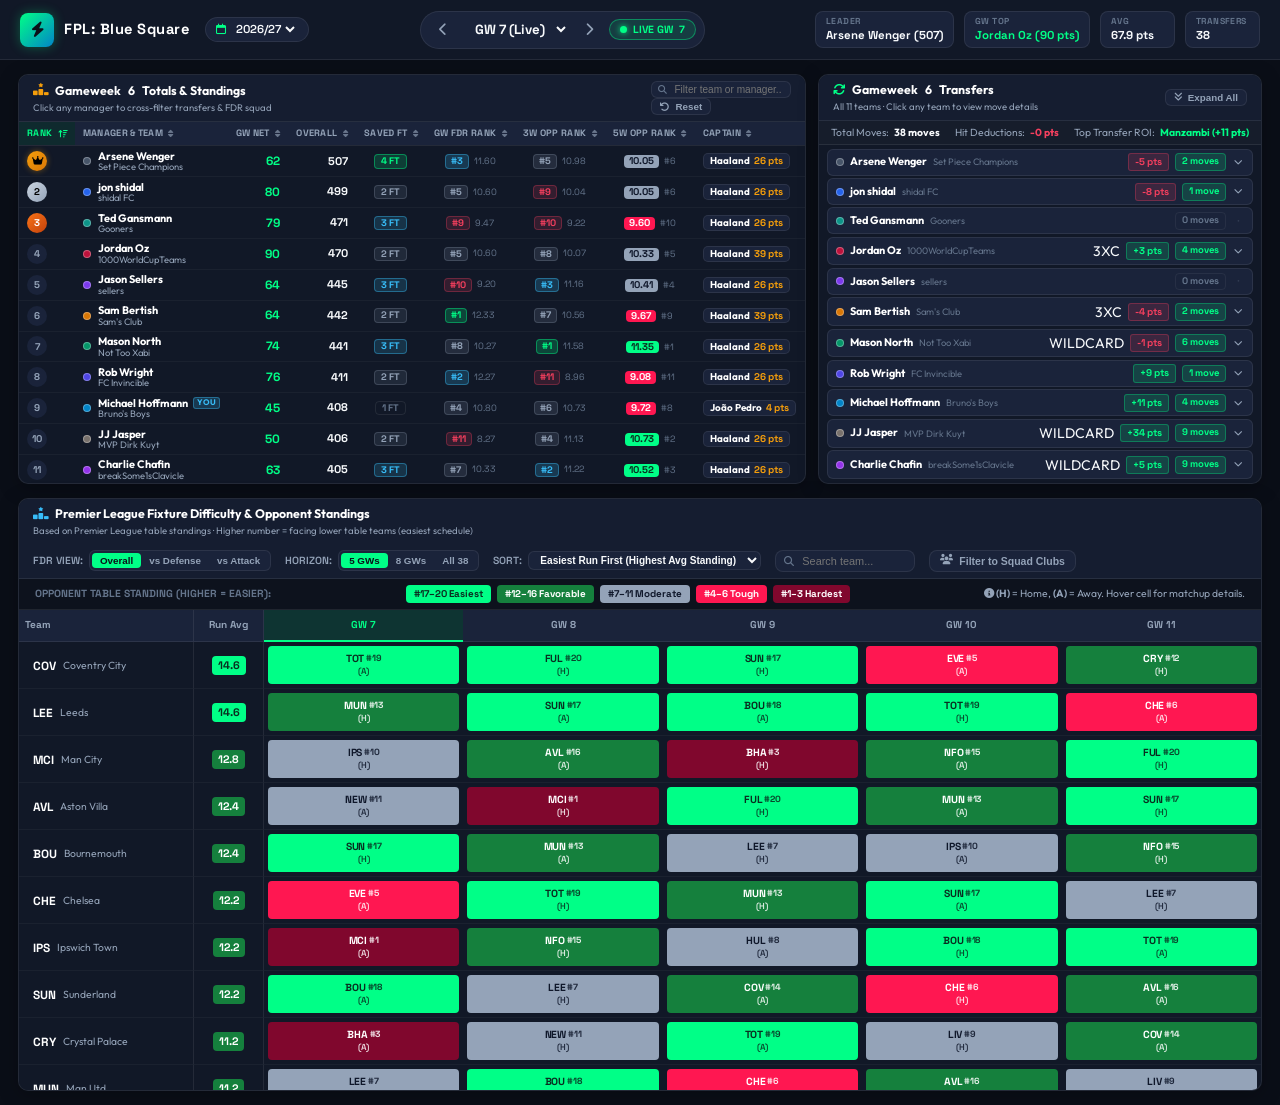
==== index.html @ 88decefd "Add Opponent Defensive and Attacking FDR filtering to bottom schedule grid" ====
<!DOCTYPE html>
<html lang="en">
<head>
  <meta charset="UTF-8">
  <meta name="viewport" content="width=device-width, initial-scale=1.0">
  <title>FPL: Blue Square</title>
  
  <!-- Modern Google Fonts -->
  <link rel="preconnect" href="https://fonts.googleapis.com">
  <link rel="preconnect" href="https://fonts.gstatic.com" crossorigin>
  <link href="https://fonts.googleapis.com/css2?family=Outfit:wght@400;500;600;700;800&family=Space+Grotesk:wght@500;600;700&display=swap" rel="stylesheet">
  
  <!-- FontAwesome Icons -->
  <link rel="stylesheet" href="https://cdnjs.cloudflare.com/ajax/libs/font-awesome/6.4.0/css/all.min.css">
  
  <!-- Custom Modern Stylesheet -->
  <link rel="stylesheet" href="style.css?v=20261021_sort_headers">
</head>
<body>

  <!-- Top App Bar -->
  <header class="top-nav">
    <div class="nav-left">
      <div class="brand">
        <div class="brand-icon">
          <i class="fa-solid fa-bolt"></i>
        </div>
        <div class="brand-text">
          <span class="brand-title">FPL: Blue Square</span>
        </div>
      </div>
      
      <div class="season-pill-wrapper">
        <label for="select-season"><i class="fa-regular fa-calendar"></i></label>
        <select id="select-season" class="select-pill" title="Select Season">
          <option value="2026_27" selected>2026/27</option>
          <option value="2025_26">2025/26</option>
        </select>
      </div>
    </div>

    <!-- Center: Gameweek Stepper Controls -->
    <div class="nav-center">
      <div class="gw-stepper">
        <button id="btn-prev-gw" class="stepper-btn" title="Previous Gameweek">
          <i class="fa-solid fa-chevron-left"></i>
        </button>
        
        <div class="gw-select-box">
          <select id="select-gw" class="select-gw-main" title="Select Gameweek"></select>
        </div>

        <button id="btn-next-gw" class="stepper-btn" title="Next Gameweek">
          <i class="fa-solid fa-chevron-right"></i>
        </button>

        <button id="btn-current-gw" class="btn-live-gw" title="Jump to Current Gameweek">
          <span class="live-dot"></span> LIVE GW <span id="lbl-current-gw-num">6</span>
        </button>
      </div>
    </div>

    <!-- Right: League Quick Metrics -->
    <div class="nav-right">
      <div class="league-stats-ribbon">
        <div class="stat-chip" title="League Leader Overall">
          <span class="stat-chip-lbl">LEADER</span>
          <span class="stat-chip-val" id="stat-leader-val">—</span>
        </div>
        <div class="stat-chip" title="Highest GW Scorer">
          <span class="stat-chip-lbl">GW TOP</span>
          <span class="stat-chip-val highlight" id="stat-gw-top-val">—</span>
        </div>
        <div class="stat-chip" title="Gameweek League Average">
          <span class="stat-chip-lbl">AVG</span>
          <span class="stat-chip-val" id="stat-gw-avg-val">—</span>
        </div>
        <div class="stat-chip" title="Total League Transfers in Gameweek">
          <span class="stat-chip-lbl">TRANSFERS</span>
          <span class="stat-chip-val" id="stat-gw-transfers-val">—</span>
        </div>
      </div>
    </div>
  </header>

  <!-- Filter / Active Manager Status Bar (appears when a manager is selected) -->
  <div id="selection-bar" class="selection-bar hidden">
    <div class="selection-info">
      <i class="fa-solid fa-crosshairs"></i>
      <span>Filtering on: <strong id="selected-manager-name">—</strong> (<span id="selected-team-name">—</span>)</span>
    </div>
    <div class="selection-actions">
      <span class="selection-tip"><i class="fa-solid fa-info-circle"></i> Transfers & FDR grid are synced to this manager</span>
      <button id="btn-clear-selection" class="btn-clear-mgr">
        <i class="fa-solid fa-xmark"></i> Show All League
      </button>
    </div>
  </div>

  <!-- Main Unified 1-View Dashboard Layout -->
  <main class="dashboard-viewport">

    <!-- Top Row: Gameweek Totals (Left) & Gameweek Transfers (Right) -->
    <div class="dashboard-top-row">
      
      <!-- PANEL 1: GAMEWEEK TOTALS & LEADERBOARD -->
      <section class="card-panel panel-totals">
        <div class="panel-header">
          <div class="panel-title-group">
            <h2 class="panel-title">
              <i class="fa-solid fa-ranking-star icon-gold"></i>
              Gameweek <span class="active-gw-num">6</span> Totals & Standings
            </h2>
            <span class="panel-subtitle">Click any manager to cross-filter transfers & FDR squad</span>
          </div>

          <div class="panel-actions">
            <div class="totals-search-wrap">
              <i class="fa-solid fa-magnifying-glass search-icon-xs"></i>
              <input type="text" id="input-totals-search" class="search-input-xs" placeholder="Filter team or manager...">
            </div>
            <button id="btn-reset-totals-sort" class="btn-toggle-compact" title="Reset table to default league rank order">
              <i class="fa-solid fa-arrow-rotate-left"></i> Reset
            </button>
          </div>
        </div>

        <div class="table-container" id="totals-table-wrapper">
          <table class="data-table" id="totals-table">
            <thead>
              <tr id="totals-table-head-row">
                <th class="col-rank sortable-th active-sort" data-metric="rank" title="Sort by League Rank">
                  Rank <span class="sort-icon"><i class="fa-solid fa-arrow-down-1-9"></i></span>
                </th>
                <th class="col-manager sortable-th" data-metric="manager" title="Sort alphabetically by Manager Name">
                  Manager & Team <span class="sort-icon"><i class="fa-solid fa-sort"></i></span>
                </th>
                <th class="col-gw-pts text-right sortable-th" data-metric="gw_net" title="Sort by Gameweek Net Score">
                  GW Net <span class="sort-icon"><i class="fa-solid fa-sort"></i></span>
                </th>
                <th class="col-overall text-right sortable-th" data-metric="overall" title="Sort by Total Overall Points">
                  Overall <span class="sort-icon"><i class="fa-solid fa-sort"></i></span>
                </th>
                <th class="col-ft text-center sortable-th" data-metric="saved_ft" title="Sort by Banked Free Transfers (max 5)">
                  Saved FT <span class="sort-icon"><i class="fa-solid fa-sort"></i></span>
                </th>
                <th class="col-fdr-gw text-center sortable-th" data-metric="fdr_gw" title="Sort by Selected Gameweek Average Opponent Premier League Standing (Higher is easiest matchup)">
                  GW FDR Rank <span class="sort-icon"><i class="fa-solid fa-sort"></i></span>
                </th>
                <th class="col-fdr-3w text-center sortable-th" data-metric="fdr_3w" title="Sort by Upcoming 3-Week Average Opponent Premier League Standing (Higher is easier schedule)">
                  3W Opp Rank <span class="sort-icon"><i class="fa-solid fa-sort"></i></span>
                </th>
                <th class="col-fdr-5w text-center sortable-th" data-metric="fdr_5w" title="Sort by Upcoming 5-Week Average Opponent Premier League Standing (Higher is easier schedule)">
                  5W Opp Rank <span class="sort-icon"><i class="fa-solid fa-sort"></i></span>
                </th>
                <th class="col-captain sortable-th" data-metric="captain" title="Sort by Captain Points Scored">
                  Captain <span class="sort-icon"><i class="fa-solid fa-sort"></i></span>
                </th>
                <th class="col-chip text-center sortable-th" data-metric="chip" title="Sort by Active Chips">
                  Chip <span class="sort-icon"><i class="fa-solid fa-sort"></i></span>
                </th>
                <th class="col-value text-right sortable-th" data-metric="value" title="Sort by Total Squad Value">
                  Squad Value <span class="sort-icon"><i class="fa-solid fa-sort"></i></span>
                </th>
              </tr>
            </thead>
            <tbody id="totals-table-body">
              <!-- Dynamically populated rows -->
            </tbody>
          </table>
        </div>
      </section>

      <!-- PANEL 2: GAMEWEEK TRANSFERS -->
      <section class="card-panel panel-transfers">
        <div class="panel-header">
          <div class="panel-title-group">
            <h2 class="panel-title">
              <i class="fa-solid fa-arrows-rotate icon-mint"></i>
              Gameweek <span class="active-gw-num">6</span> Transfers
            </h2>
            <span class="panel-subtitle" id="transfers-subtitle">All 11 teams · Click any team to view move details</span>
          </div>

          <div class="panel-actions">
            <button id="btn-toggle-all-transfers" class="btn-toggle-compact" title="Expand or collapse all transfer details">
              <i class="fa-solid fa-angles-down" id="icon-toggle-all-tx"></i>
              <span id="lbl-toggle-all-tx">Expand All</span>
            </button>
          </div>
        </div>

        <div class="transfers-summary-bar">
          <div class="summary-stat">
            <span class="lbl">Total Moves:</span>
            <strong id="transfers-total-moves">0</strong>
          </div>
          <div class="summary-stat">
            <span class="lbl">Hit Deductions:</span>
            <strong class="text-danger" id="transfers-total-hits">0 pts</strong>
          </div>
          <div class="summary-stat">
            <span class="lbl">Top Transfer ROI:</span>
            <strong class="text-success" id="transfers-best-move">—</strong>
          </div>
        </div>

        <div class="transfers-scroll-container" id="transfers-cards-container">
          <!-- Dynamically populated manager transfer cards -->
        </div>
      </section>

    </div>

    <!-- Bottom Row: Fixture Difficulty Rating (FDR) Grid -->
    <div class="dashboard-bottom-row">
      <section class="card-panel panel-fdr">
        <div class="panel-header fdr-header">
          <div class="panel-title-group">
            <h2 class="panel-title">
              <i class="fa-solid fa-ranking-star icon-blue"></i>
              Premier League Fixture Difficulty & Opponent Standings
            </h2>
            <span class="panel-subtitle">Based on Premier League table standings · Higher number = facing lower table teams (easiest schedule)</span>
          </div>

          <div class="fdr-toolbar">
            <!-- Metric Focus Mode: Overall / Opponent Defense / Opponent Attack -->
            <div class="toolbar-item">
              <span class="toolbar-label">FDR View:</span>
              <div class="toggle-group" id="fdr-metric-group">
                <button class="toggle-btn active" data-mode="overall" title="Overall Premier League table standing">Overall</button>
                <button class="toggle-btn" data-mode="defense" title="Opponent Defense Rank (Targets weak defenses for attackers)">vs Defense</button>
                <button class="toggle-btn" data-mode="attack" title="Opponent Attack Rank (Targets weak attacks for clean sheets)">vs Attack</button>
              </div>
            </div>

            <!-- Horizon Picker -->
            <div class="toolbar-item">
              <span class="toolbar-label">Horizon:</span>
              <div class="toggle-group" id="fdr-horizon-group">
                <button class="toggle-btn active" data-horizon="5">5 GWs</button>
                <button class="toggle-btn" data-horizon="8">8 GWs</button>
                <button class="toggle-btn" data-horizon="38">All 38</button>
              </div>
            </div>

            <!-- Sort By -->
            <div class="toolbar-item">
              <span class="toolbar-label">Sort:</span>
              <select id="select-fdr-sort" class="select-pill-sm">
                <option value="easiest">Easiest Run First (Highest Avg Standing)</option>
                <option value="hardest">Hardest Run First (Lowest Avg Standing)</option>
                <option value="alpha">Alphabetical (A-Z)</option>
              </select>
            </div>

            <!-- Search Filter -->
            <div class="toolbar-item search-wrap">
              <i class="fa-solid fa-magnifying-glass search-icon"></i>
              <input type="text" id="input-fdr-search" class="search-input" placeholder="Search team...">
            </div>

            <!-- Squad Filter Button -->
            <div class="toolbar-item">
              <button id="btn-fdr-squad-only" class="btn-toggle-squad" title="Filter to Premier League teams in selected manager's squad">
                <i class="fa-solid fa-users"></i>
                <span id="lbl-fdr-squad-btn">Filter to Squad Clubs</span>
              </button>
            </div>
          </div>
        </div>

        <!-- Opponent Standing Legend Bar -->
        <div class="fdr-legend-bar" id="fdr-legend-bar">
          <div class="legend-scale-title" id="fdr-legend-title">Opponent Table Standing (Higher = Easier):</div>
          <div class="legend-scale-items" id="fdr-legend-items">
            <span class="legend-chip fdr-2">#17–20 Easiest</span>
            <span class="legend-chip fdr-1">#12–16 Favorable</span>
            <span class="legend-chip fdr-3">#7–11 Moderate</span>
            <span class="legend-chip fdr-4">#4–6 Tough</span>
            <span class="legend-chip fdr-5">#1–3 Hardest</span>
          </div>
          <div class="legend-tip">
            <span><i class="fa-solid fa-circle-info"></i> <strong>(H)</strong> = Home, <strong>(A)</strong> = Away. Hover cell for matchup details.</span>
          </div>
        </div>

        <!-- FDR Grid Table -->
        <div class="fdr-matrix-container" id="fdr-matrix-wrapper">
          <table class="fdr-table" id="fdr-matrix-table">
            <thead>
              <tr id="fdr-table-head-row">
                <th class="col-fdr-team sticky-col">Team</th>
                <th class="col-fdr-avg sticky-col-2" title="Average difficulty score over the selected horizon">Run Avg</th>
                <!-- Dynamically generated GW column headers -->
              </tr>
            </thead>
            <tbody id="fdr-matrix-body">
              <!-- Dynamically populated team fixture rows -->
            </tbody>
          </table>
        </div>
      </section>
    </div>

  </main>

  <!-- Interactive Tooltip Overlay -->
  <div id="fdr-tooltip" class="floating-tooltip hidden"></div>

  <!-- Core Visualizer Application Script -->
  <script src="app.js?v=20261021_def_att_fdr"></script>
</body>
</html>
---- style.css ----
/* ==========================================================================
   FPL: BLUE SQUARE - UNIFIED 1-VIEW DASHBOARD STYLES
   ========================================================================== */

:root {
  --bg-body: #0a0e17;
  --bg-panel: #111827;
  --bg-panel-header: #151d30;
  --bg-surface: #1a233a;
  --bg-surface-hover: #222d4a;
  
  --border-subtle: rgba(255, 255, 255, 0.08);
  --border-active: #00ff87;
  --border-focus: #38bdf8;

  --accent-mint: #00ff87;
  --accent-purple: #8b5cf6;
  --accent-blue: #38bdf8;
  --accent-gold: #f59e0b;
  --accent-silver: #94a3b8;
  --accent-bronze: #d97706;
  --accent-red: #f43f5e;
  --accent-green: #10b981;

  --text-primary: #f8fafc;
  --text-secondary: #94a3b8;
  --text-muted: #64748b;

  --font-main: 'Outfit', -apple-system, BlinkMacSystemFont, 'Segoe UI', Roboto, sans-serif;
  --font-mono: 'Space Grotesk', -apple-system, monospace;

  /* Official FPL FDR Difficulty Colors */
  --fdr-1: #15803d;
  --fdr-1-text: #ffffff;
  --fdr-2: #00ff87;
  --fdr-2-text: #092e20;
  --fdr-3: #94a3b8;
  --fdr-3-text: #0f172a;
  --fdr-4: #ff1751;
  --fdr-4-text: #ffffff;
  --fdr-5: #80072d;
  --fdr-5-text: #ffffff;
}

/* Box Sizing & Reset */
*, *::before, *::after {
  box-sizing: border-box;
  margin: 0;
  padding: 0;
}

html, body {
  width: 100%;
  min-height: 100vh;
  background-color: var(--bg-body);
  color: var(--text-primary);
  font-family: var(--font-main);
  font-size: 14px;
  line-height: 1.45;
  -webkit-font-smoothing: antialiased;
  -moz-osx-font-smoothing: grayscale;
}

/* ==========================================================================
   TOP APP BAR / NAVIGATION
   ========================================================================== */

.top-nav {
  display: flex;
  align-items: center;
  justify-content: space-between;
  gap: 16px;
  height: 60px;
  padding: 0 20px;
  background: var(--bg-panel);
  border-bottom: 1px solid var(--border-subtle);
  position: sticky;
  top: 0;
  z-index: 100;
}

.nav-left {
  display: flex;
  align-items: center;
  gap: 16px;
}

.brand {
  display: flex;
  align-items: center;
  gap: 10px;
}

.brand-icon {
  width: 34px;
  height: 34px;
  border-radius: 8px;
  background: linear-gradient(135deg, var(--accent-mint) 0%, #0284c7 100%);
  display: flex;
  align-items: center;
  justify-content: center;
  color: #0b0f19;
  font-size: 1.1rem;
  box-shadow: 0 0 12px rgba(0, 255, 135, 0.3);
}

.brand-text {
  display: flex;
  flex-direction: column;
}

.brand-title {
  font-size: 1.05rem;
  font-weight: 800;
  letter-spacing: 0.5px;
  color: #ffffff;
  font-family: var(--font-mono);
}

.brand-subtitle {
  font-size: 0.72rem;
  color: var(--accent-mint);
  font-weight: 600;
  letter-spacing: 0.2px;
  text-transform: uppercase;
}

.season-pill-wrapper {
  display: flex;
  align-items: center;
  gap: 6px;
  background: var(--bg-surface);
  border: 1px solid var(--border-subtle);
  border-radius: 20px;
  padding: 3px 10px;
  color: var(--text-secondary);
}

.season-pill-wrapper label {
  font-size: 0.8rem;
  color: var(--accent-mint);
}

.select-pill {
  background: transparent;
  border: none;
  color: var(--text-primary);
  font-family: var(--font-mono);
  font-weight: 600;
  font-size: 0.82rem;
  cursor: pointer;
  outline: none;
}

.select-pill option {
  background: var(--bg-panel);
  color: var(--text-primary);
}

/* Center Gameweek Stepper */
.nav-center {
  display: flex;
  align-items: center;
  justify-content: center;
}

.gw-stepper {
  display: flex;
  align-items: center;
  gap: 6px;
  background: var(--bg-surface);
  border: 1px solid var(--border-subtle);
  border-radius: 24px;
  padding: 4px 8px;
}

.stepper-btn {
  background: transparent;
  border: none;
  width: 28px;
  height: 28px;
  border-radius: 50%;
  color: var(--text-secondary);
  display: flex;
  align-items: center;
  justify-content: center;
  cursor: pointer;
  transition: all 0.2s ease;
}

.stepper-btn:hover {
  background: rgba(255, 255, 255, 0.1);
  color: #ffffff;
}

.gw-select-box {
  position: relative;
}

.select-gw-main {
  background: transparent;
  border: none;
  color: var(--text-primary);
  font-family: var(--font-mono);
  font-weight: 700;
  font-size: 0.95rem;
  padding: 4px 8px;
  cursor: pointer;
  outline: none;
}

.select-gw-main option {
  background: var(--bg-panel);
  color: var(--text-primary);
}

.btn-live-gw {
  display: flex;
  align-items: center;
  gap: 6px;
  background: rgba(0, 255, 135, 0.12);
  border: 1px solid rgba(0, 255, 135, 0.4);
  color: var(--accent-mint);
  border-radius: 14px;
  padding: 3px 10px;
  font-family: var(--font-mono);
  font-size: 0.75rem;
  font-weight: 700;
  cursor: pointer;
  transition: all 0.2s ease;
}

.btn-live-gw:hover {
  background: rgba(0, 255, 135, 0.22);
}

.live-dot {
  width: 7px;
  height: 7px;
  border-radius: 50%;
  background: var(--accent-mint);
  box-shadow: 0 0 6px var(--accent-mint);
  animation: pulse-dot 2s infinite ease-in-out;
}

@keyframes pulse-dot {
  0%, 100% { opacity: 1; transform: scale(1); }
  50% { opacity: 0.4; transform: scale(0.85); }
}

/* Right Nav: Quick Stats Ribbon */
.nav-right {
  display: flex;
  align-items: center;
  gap: 12px;
}

.league-stats-ribbon {
  display: flex;
  align-items: center;
  gap: 10px;
}

.stat-chip {
  display: flex;
  flex-direction: column;
  background: var(--bg-surface);
  border: 1px solid var(--border-subtle);
  border-radius: 8px;
  padding: 3px 10px;
  min-width: 75px;
}

.stat-chip-lbl {
  font-size: 0.62rem;
  font-weight: 700;
  color: var(--text-muted);
  letter-spacing: 0.4px;
  font-family: var(--font-mono);
}

.stat-chip-val {
  font-size: 0.82rem;
  font-weight: 700;
  color: var(--text-primary);
  font-family: var(--font-mono);
  white-space: nowrap;
  overflow: hidden;
  text-overflow: ellipsis;
  max-width: 140px;
}

.stat-chip-val.highlight {
  color: var(--accent-mint);
}

/* ==========================================================================
   SELECTION BAR (CROSS-FILTER NOTIFICATION)
   ========================================================================== */

.selection-bar {
  display: flex;
  align-items: center;
  justify-content: space-between;
  padding: 8px 24px;
  background: linear-gradient(90deg, rgba(0, 255, 135, 0.15) 0%, rgba(56, 189, 248, 0.15) 100%);
  border-bottom: 1px solid rgba(0, 255, 135, 0.35);
  font-size: 0.85rem;
}

.selection-bar.hidden {
  display: none;
}

.selection-info {
  display: flex;
  align-items: center;
  gap: 8px;
  color: #ffffff;
}

.selection-info i {
  color: var(--accent-mint);
}

.selection-actions {
  display: flex;
  align-items: center;
  gap: 16px;
}

.selection-tip {
  font-size: 0.76rem;
  color: var(--text-secondary);
}

.btn-clear-mgr {
  background: rgba(255, 255, 255, 0.1);
  border: 1px solid rgba(255, 255, 255, 0.2);
  color: #ffffff;
  border-radius: 14px;
  padding: 3px 10px;
  font-size: 0.75rem;
  font-weight: 600;
  cursor: pointer;
  transition: all 0.2s ease;
}

.btn-clear-mgr:hover {
  background: rgba(255, 255, 255, 0.2);
  color: var(--accent-mint);
}

/* ==========================================================================
   MAIN DASHBOARD VIEWPORT (1-VIEW FIT)
   ========================================================================== */

.dashboard-viewport {
  padding: 14px 18px;
  display: flex;
  flex-direction: column;
  gap: 14px;
  max-width: 1750px;
  margin: 0 auto;
}

/* Top Row: Totals (Left) & Transfers (Right) */
.dashboard-top-row {
  display: grid;
  grid-template-columns: 1.28fr 0.72fr;
  gap: 12px;
  height: 410px;
}

/* Bottom Row: FDR Grid */
.dashboard-bottom-row {
  width: 100%;
}

/* Card Panel Base */
.card-panel {
  background: var(--bg-panel);
  border: 1px solid var(--border-subtle);
  border-radius: 10px;
  box-shadow: 0 4px 20px rgba(0, 0, 0, 0.25);
  display: flex;
  flex-direction: column;
  overflow: hidden;
}

.panel-header {
  display: flex;
  align-items: center;
  justify-content: space-between;
  padding: 6px 14px;
  background: var(--bg-panel-header);
  border-bottom: 1px solid var(--border-subtle);
  flex-shrink: 0;
}

.panel-title-group {
  display: flex;
  flex-direction: column;
}

.panel-title {
  font-size: 0.88rem;
  font-weight: 700;
  color: #ffffff;
  display: flex;
  align-items: center;
  gap: 7px;
}

.panel-subtitle {
  font-size: 0.68rem;
  color: var(--text-secondary);
  margin-top: 1px;
}

.icon-gold { color: var(--accent-gold); }
.icon-mint { color: var(--accent-mint); }
.icon-blue { color: var(--accent-blue); }

.toggle-group {
  display: flex;
  background: var(--bg-surface);
  border: 1px solid var(--border-subtle);
  border-radius: 6px;
  padding: 2px;
}

.toggle-btn {
  background: transparent;
  border: none;
  color: var(--text-secondary);
  font-size: 0.70rem;
  font-weight: 600;
  padding: 2px 8px;
  border-radius: 4px;
  cursor: pointer;
  transition: all 0.2s ease;
}

.toggle-btn.active {
  background: var(--accent-mint);
  color: #0b0f19;
  font-weight: 700;
}

.select-pill-sm {
  background: var(--bg-surface);
  border: 1px solid var(--border-subtle);
  border-radius: 6px;
  color: var(--text-primary);
  font-size: 0.72rem;
  font-weight: 600;
  padding: 2px 7px;
  outline: none;
  cursor: pointer;
}

.select-pill-sm option {
  background: var(--bg-panel);
  color: var(--text-primary);
}

/* ==========================================================================
   PANEL 1: GAMEWEEK TOTALS & STANDINGS TABLE (CONDENSED)
   ========================================================================== */

.panel-totals {
  height: 100%;
}

.table-container {
  flex: 1;
  overflow-y: auto;
  overflow-x: auto;
}

.data-table {
  width: 100%;
  border-collapse: collapse;
  font-size: 0.78rem;
  text-align: left;
}

.data-table thead th {
  background: var(--bg-surface);
  color: var(--text-secondary);
  font-family: var(--font-mono);
  font-size: 0.66rem;
  font-weight: 700;
  letter-spacing: 0.3px;
  text-transform: uppercase;
  padding: 5px 8px;
  border-bottom: 1px solid var(--border-subtle);
  position: sticky;
  top: 0;
  z-index: 10;
  white-space: nowrap;
}

/* Sortable Table Headers */
.data-table thead th.sortable-th {
  cursor: pointer;
  user-select: none;
  transition: all 0.15s ease;
}

.data-table thead th.sortable-th:hover {
  background-color: var(--bg-surface-hover);
  color: #ffffff;
}

.data-table thead th.sortable-th.active-sort {
  color: var(--accent-mint) !important;
  background-color: rgba(0, 255, 135, 0.08);
}

.sort-icon {
  margin-left: 3px;
  font-size: 0.60rem;
  opacity: 0.65;
  display: inline-block;
  vertical-align: middle;
}

.active-sort .sort-icon {
  opacity: 1;
  color: var(--accent-mint);
}

/* Totals Header Search Input */
.totals-search-wrap {
  position: relative;
  display: flex;
  align-items: center;
}

.search-icon-xs {
  position: absolute;
  left: 7px;
  font-size: 0.65rem;
  color: var(--text-muted);
  pointer-events: none;
}

.search-input-xs {
  background: var(--bg-surface);
  border: 1px solid var(--border-subtle);
  border-radius: 6px;
  color: var(--text-primary);
  font-size: 0.72rem;
  padding: 2px 8px 2px 22px;
  width: 140px;
  outline: none;
  transition: all 0.2s ease;
}

.search-input-xs:focus {
  border-color: var(--accent-mint);
  width: 170px;
}

.data-table tbody tr {
  border-bottom: 1px solid rgba(255, 255, 255, 0.04);
  cursor: pointer;
  transition: background-color 0.15s ease;
}

.data-table tbody tr:hover {
  background-color: var(--bg-surface-hover);
}

.data-table tbody tr.selected-row {
  background-color: rgba(0, 255, 135, 0.12) !important;
  border-left: 3px solid var(--accent-mint);
}

.data-table tbody td {
  padding: 3.5px 8px;
  white-space: nowrap;
  vertical-align: middle;
  line-height: 1.2;
}

.text-right { text-align: right; }
.text-center { text-align: center; }

/* Rank Badges */
.rank-badge {
  display: inline-flex;
  align-items: center;
  justify-content: center;
  width: 20px;
  height: 20px;
  border-radius: 50%;
  font-family: var(--font-mono);
  font-size: 0.70rem;
  font-weight: 800;
  background: var(--bg-surface);
  color: var(--text-secondary);
}

.rank-badge.rank-1 {
  background: linear-gradient(135deg, #f59e0b 0%, #d97706 100%);
  color: #000000;
  box-shadow: 0 0 6px rgba(245, 158, 11, 0.4);
}

.rank-badge.rank-2 {
  background: linear-gradient(135deg, #cbd5e1 0%, #94a3b8 100%);
  color: #000000;
}

.rank-badge.rank-3 {
  background: linear-gradient(135deg, #f97316 0%, #c2410c 100%);
  color: #ffffff;
}

/* Manager Cell */
.mgr-cell {
  display: flex;
  align-items: center;
  gap: 7px;
}

.mgr-color-dot {
  width: 8px;
  height: 8px;
  border-radius: 50%;
  flex-shrink: 0;
  border: 1px solid rgba(255, 255, 255, 0.3);
}

.mgr-details {
  display: flex;
  flex-direction: column;
}

.mgr-name {
  font-weight: 700;
  color: #ffffff;
  display: flex;
  align-items: center;
  gap: 5px;
  font-size: 0.78rem;
  line-height: 1.15;
}

.mgr-team {
  font-size: 0.67rem;
  color: var(--text-secondary);
  line-height: 1.1;
}

.badge-you {
  font-size: 0.58rem;
  font-weight: 700;
  background: rgba(56, 189, 248, 0.2);
  color: var(--accent-blue);
  border: 1px solid rgba(56, 189, 248, 0.4);
  border-radius: 3px;
  padding: 0 3px;
}

/* Score numbers */
.num-bold {
  font-family: var(--font-mono);
  font-weight: 700;
  font-size: 0.80rem;
}

.num-highlight {
  color: var(--accent-mint);
  font-size: 0.86rem;
}

.num-muted {
  color: var(--text-muted);
}

.hit-badge {
  display: inline-block;
  padding: 0 4px;
  border-radius: 3px;
  font-family: var(--font-mono);
  font-size: 0.68rem;
  font-weight: 700;
  background: rgba(244, 63, 94, 0.15);
  color: var(--accent-red);
  border: 1px solid rgba(244, 63, 94, 0.3);
}

.hit-badge.hit-none {
  background: transparent;
  border: none;
  color: var(--text-muted);
}

/* Captain cell */
.captain-tag {
  display: inline-flex;
  align-items: center;
  gap: 4px;
  background: var(--bg-surface);
  border: 1px solid var(--border-subtle);
  border-radius: 5px;
  padding: 1px 6px;
  font-size: 0.70rem;
}

.captain-tag strong {
  color: #ffffff;
}

.captain-tag .c-pts {
  color: var(--accent-gold);
  font-family: var(--font-mono);
  font-weight: 700;
}

/* FDR Manager Metrics in Totals Table */
.col-fdr-gw, .col-fdr-3w, .col-fdr-5w {
  white-space: nowrap;
}

.fdr-mgr-cell {
  display: inline-flex;
  align-items: center;
  justify-content: center;
  gap: 5px;
  font-family: var(--font-mono);
}

.fdr-rank-badge {
  font-size: 0.68rem;
  font-weight: 800;
  padding: 1px 5px;
  border-radius: 4px;
  display: inline-block;
  line-height: 1.1;
}

.fdr-rank-badge.rank-top {
  background: rgba(0, 255, 135, 0.2);
  color: var(--accent-mint);
  border: 1px solid rgba(0, 255, 135, 0.4);
}

.fdr-rank-badge.rank-good {
  background: rgba(56, 189, 248, 0.2);
  color: var(--accent-blue);
  border: 1px solid rgba(56, 189, 248, 0.4);
}

.fdr-rank-badge.rank-mid {
  background: rgba(148, 163, 184, 0.15);
  color: var(--text-secondary);
  border: 1px solid rgba(148, 163, 184, 0.25);
}

.fdr-rank-badge.rank-tough {
  background: rgba(244, 63, 94, 0.15);
  color: var(--accent-red);
  border: 1px solid rgba(244, 63, 94, 0.3);
}

.fdr-score-pill {
  font-size: 0.70rem;
  font-weight: 700;
  padding: 1px 5px;
  border-radius: 4px;
  line-height: 1.1;
}

.fdr-score-pill.fdr-easy {
  background: var(--fdr-2);
  color: var(--fdr-2-text);
}

.fdr-score-pill.fdr-med {
  background: var(--fdr-3);
  color: var(--fdr-3-text);
}

.fdr-score-pill.fdr-hard {
  background: var(--fdr-4);
  color: var(--fdr-4-text);
}

.fdr-sub-num {
  font-size: 0.65rem;
  color: var(--text-muted);
}

/* Stacked Free Transfers Badges */
.col-ft {
  white-space: nowrap;
}

.ft-stacked-badge {
  display: inline-flex;
  align-items: center;
  justify-content: center;
  font-family: var(--font-mono);
  font-size: 0.68rem;
  font-weight: 800;
  padding: 1px 6px;
  border-radius: 4px;
  line-height: 1.1;
}

.ft-stacked-badge.ft-max {
  background: linear-gradient(135deg, rgba(0, 255, 135, 0.25) 0%, rgba(56, 189, 248, 0.25) 100%);
  color: var(--accent-mint);
  border: 1px solid var(--accent-mint);
  box-shadow: 0 0 6px rgba(0, 255, 135, 0.3);
}

.ft-stacked-badge.ft-high {
  background: rgba(0, 255, 135, 0.16);
  color: var(--accent-mint);
  border: 1px solid rgba(0, 255, 135, 0.4);
}

.ft-stacked-badge.ft-med {
  background: rgba(56, 189, 248, 0.16);
  color: var(--accent-blue);
  border: 1px solid rgba(56, 189, 248, 0.4);
}

.ft-stacked-badge.ft-low {
  background: rgba(148, 163, 184, 0.12);
  color: var(--text-secondary);
  border: 1px solid rgba(148, 163, 184, 0.25);
}

.ft-stacked-badge.ft-min {
  background: transparent;
  color: var(--text-muted);
  border: 1px solid rgba(255, 255, 255, 0.08);
}

/* Chip Badges */
.chip-pill {
  display: inline-block;
  padding: 1px 5px;
  border-radius: 3px;
  font-size: 0.66rem;
  font-family: var(--font-mono);
  font-weight: 800;
  text-transform: uppercase;
}

.chip-wildcard {
  background: rgba(139, 92, 246, 0.2);
  color: #c084fc;
  border: 1px solid rgba(139, 92, 246, 0.4);
}

.chip-freehit {
  background: rgba(245, 158, 11, 0.2);
  color: #fbbf24;
  border: 1px solid rgba(245, 158, 11, 0.4);
}

.chip-bboost {
  background: rgba(56, 189, 248, 0.2);
  color: #38bdf8;
  border: 1px solid rgba(56, 189, 248, 0.4);
}

.chip-3xc {
  background: rgba(244, 63, 94, 0.2);
  color: #fb7185;
  border: 1px solid rgba(244, 63, 94, 0.4);
}

.chip-none {
  color: var(--text-muted);
}

/* ==========================================================================
   PANEL 2: GAMEWEEK TRANSFERS (COMPACT ACCORDION FOR ALL 11 TEAMS)
   ========================================================================== */

.panel-transfers {
  height: 100%;
}

.btn-toggle-compact {
  background: var(--bg-surface);
  border: 1px solid var(--border-subtle);
  border-radius: 6px;
  color: var(--text-secondary);
  font-size: 0.70rem;
  font-weight: 600;
  padding: 2px 8px;
  cursor: pointer;
  display: flex;
  align-items: center;
  gap: 5px;
  transition: all 0.2s ease;
}

.btn-toggle-compact:hover {
  background: var(--bg-surface-hover);
  color: #ffffff;
}

.transfers-summary-bar {
  display: flex;
  align-items: center;
  justify-content: space-between;
  padding: 4px 12px;
  background: rgba(255, 255, 255, 0.02);
  border-bottom: 1px solid var(--border-subtle);
  font-size: 0.74rem;
  flex-shrink: 0;
}

.summary-stat {
  display: flex;
  align-items: center;
  gap: 5px;
}

.summary-stat .lbl {
  color: var(--text-secondary);
}

.text-danger { color: var(--accent-red); }
.text-success { color: var(--accent-mint); }

.transfers-scroll-container {
  flex: 1;
  overflow-y: auto;
  padding: 4px 8px;
  display: flex;
  flex-direction: column;
  gap: 2.5px;
}

/* Manager Transfer Accordion Item */
.tx-team-accordion {
  background: var(--bg-surface);
  border: 1px solid var(--border-subtle);
  border-radius: 6px;
  overflow: hidden;
  transition: background-color 0.15s ease, border-color 0.15s ease;
}

.tx-team-accordion:hover {
  background: var(--bg-surface-hover);
}

.tx-team-accordion.selected-tx-team {
  border-color: var(--accent-mint);
  background: rgba(0, 255, 135, 0.08);
}

.tx-team-header {
  display: flex;
  align-items: center;
  justify-content: space-between;
  padding: 3.5px 8px;
  cursor: pointer;
  user-select: none;
  min-height: 25px;
}

.tx-team-title {
  display: flex;
  align-items: center;
  gap: 6px;
  min-width: 0;
}

.tx-team-name {
  font-weight: 700;
  color: #ffffff;
  font-size: 0.78rem;
  white-space: nowrap;
}

.tx-team-sub {
  font-size: 0.67rem;
  color: var(--text-muted);
  white-space: nowrap;
  overflow: hidden;
  text-overflow: ellipsis;
  max-width: 120px;
}

.tx-team-right {
  display: flex;
  align-items: center;
  gap: 6px;
  flex-shrink: 0;
}

.tx-count-pill {
  font-family: var(--font-mono);
  font-size: 0.68rem;
  font-weight: 700;
  padding: 1px 6px;
  border-radius: 4px;
}

.tx-count-pill.zero-moves {
  background: transparent;
  color: var(--text-muted);
  border: 1px solid rgba(255, 255, 255, 0.06);
}

.tx-count-pill.active-moves {
  background: rgba(0, 255, 135, 0.15);
  color: var(--accent-mint);
  border: 1px solid rgba(0, 255, 135, 0.3);
}

.tx-chevron {
  font-size: 0.62rem;
  color: var(--text-secondary);
  transition: transform 0.2s ease;
  width: 12px;
  text-align: center;
}

.tx-chevron.chevron-disabled {
  opacity: 0.2;
}

.tx-team-accordion.expanded .tx-chevron {
  transform: rotate(180deg);
  color: var(--accent-mint);
}

.tx-team-details {
  display: none;
  padding: 5px 8px 6px 8px;
  background: rgba(0, 0, 0, 0.25);
  border-top: 1px solid rgba(255, 255, 255, 0.04);
  flex-direction: column;
  gap: 4px;
}

.tx-team-accordion.expanded .tx-team-details {
  display: flex;
}

/* Transfer Pair Row */
.tx-pair-row {
  display: flex;
  align-items: center;
  justify-content: space-between;
  background: rgba(0, 0, 0, 0.2);
  border: 1px solid rgba(255, 255, 255, 0.04);
  border-radius: 5px;
  padding: 3.5px 7px;
  font-size: 0.74rem;
  gap: 6px;
}

.tx-player-box {
  display: flex;
  align-items: center;
  gap: 6px;
  flex: 1;
  min-width: 0;
}

.tx-dir-badge {
  font-size: 0.60rem;
  font-weight: 800;
  font-family: var(--font-mono);
  padding: 1px 4px;
  border-radius: 3px;
  letter-spacing: 0.3px;
}

.tx-out .tx-dir-badge {
  background: rgba(244, 63, 94, 0.2);
  color: var(--accent-red);
  border: 1px solid rgba(244, 63, 94, 0.4);
}

.tx-in .tx-dir-badge {
  background: rgba(0, 255, 135, 0.2);
  color: var(--accent-mint);
  border: 1px solid rgba(0, 255, 135, 0.4);
}

.tx-player-info {
  display: flex;
  flex-direction: column;
  min-width: 0;
}

.tx-pname {
  font-weight: 700;
  color: #ffffff;
  white-space: nowrap;
  overflow: hidden;
  text-overflow: ellipsis;
  font-size: 0.75rem;
}

.tx-pmeta {
  font-size: 0.65rem;
  color: var(--text-secondary);
  font-family: var(--font-mono);
}

.tx-pts-tag {
  margin-left: auto;
  font-family: var(--font-mono);
  font-size: 0.68rem;
  font-weight: 700;
  padding: 1px 4px;
  border-radius: 3px;
  background: var(--bg-surface);
  color: var(--text-primary);
  flex-shrink: 0;
}

.tx-arrow-icon {
  color: var(--text-muted);
  font-size: 0.70rem;
  flex-shrink: 0;
}

.tx-delta-badge {
  padding: 1px 6px;
  border-radius: 3px;
  font-family: var(--font-mono);
  font-weight: 800;
  font-size: 0.70rem;
  flex-shrink: 0;
}

.tx-delta-positive {
  background: rgba(0, 255, 135, 0.15);
  color: var(--accent-mint);
  border: 1px solid rgba(0, 255, 135, 0.3);
}

.tx-delta-negative {
  background: rgba(244, 63, 94, 0.15);
  color: var(--accent-red);
  border: 1px solid rgba(244, 63, 94, 0.3);
}

.tx-delta-neutral {
  background: rgba(255, 255, 255, 0.05);
  color: var(--text-secondary);
}

/* Empty Transfers */
.empty-transfers-state {
  display: flex;
  flex-direction: column;
  align-items: center;
  justify-content: center;
  padding: 30px 10px;
  color: var(--text-secondary);
  text-align: center;
  gap: 8px;
}

.empty-transfers-state i {
  font-size: 2rem;
  color: var(--text-muted);
}

/* ==========================================================================
   PANEL 3: FIXTURE DIFFICULTY RATING (FDR) GRID
   ========================================================================== */

.panel-fdr {
  min-height: 380px;
}

.fdr-header {
  flex-wrap: wrap;
  gap: 12px;
}

.fdr-toolbar {
  display: flex;
  align-items: center;
  flex-wrap: wrap;
  gap: 14px;
}

.toolbar-item {
  display: flex;
  align-items: center;
  gap: 6px;
}

.toolbar-label {
  font-size: 0.74rem;
  font-weight: 600;
  color: var(--text-secondary);
  text-transform: uppercase;
  font-family: var(--font-mono);
}

.search-wrap {
  position: relative;
}

.search-icon {
  position: absolute;
  left: 9px;
  top: 50%;
  transform: translateY(-50%);
  color: var(--text-muted);
  font-size: 0.72rem;
  pointer-events: none;
}

.search-input {
  background: var(--bg-surface);
  border: 1px solid var(--border-subtle);
  border-radius: 8px;
  color: #ffffff;
  padding: 4px 10px 4px 26px;
  font-size: 0.78rem;
  width: 140px;
  outline: none;
  transition: all 0.2s ease;
}

.search-input:focus {
  border-color: var(--accent-mint);
  width: 170px;
}

.btn-toggle-squad {
  display: flex;
  align-items: center;
  gap: 6px;
  background: var(--bg-surface);
  border: 1px solid var(--border-subtle);
  border-radius: 8px;
  color: var(--text-secondary);
  padding: 4px 10px;
  font-size: 0.75rem;
  font-weight: 600;
  cursor: pointer;
  transition: all 0.2s ease;
}

.btn-toggle-squad:hover {
  background: var(--bg-surface-hover);
  color: #ffffff;
}

.btn-toggle-squad.active {
  background: rgba(56, 189, 248, 0.2);
  color: var(--accent-blue);
  border-color: rgba(56, 189, 248, 0.5);
}

/* FDR Legend Bar */
.fdr-legend-bar {
  display: flex;
  align-items: center;
  justify-content: space-between;
  flex-wrap: wrap;
  gap: 10px;
  padding: 6px 16px;
  background: rgba(0, 0, 0, 0.25);
  border-bottom: 1px solid var(--border-subtle);
  font-size: 0.74rem;
}

.legend-scale-title {
  color: var(--text-muted);
  font-weight: 700;
  font-family: var(--font-mono);
  text-transform: uppercase;
}

.legend-scale-items {
  display: flex;
  align-items: center;
  gap: 6px;
}

.legend-chip {
  padding: 2px 8px;
  border-radius: 4px;
  font-family: var(--font-mono);
  font-weight: 800;
  font-size: 0.7rem;
}

.legend-tip {
  color: var(--text-secondary);
}

/* FDR Grid Table */
.fdr-matrix-container {
  overflow-x: auto;
  overflow-y: auto;
  max-height: 480px;
}

.fdr-table {
  width: 100%;
  border-collapse: separate;
  border-spacing: 0;
  font-size: 0.8rem;
  text-align: center;
}

.fdr-table thead th {
  background: var(--bg-surface);
  color: var(--text-secondary);
  font-family: var(--font-mono);
  font-size: 0.72rem;
  font-weight: 700;
  padding: 8px 6px;
  border-bottom: 1px solid var(--border-subtle);
  position: sticky;
  top: 0;
  z-index: 20;
  white-space: nowrap;
}

.fdr-table thead th.gw-current-header {
  color: var(--accent-mint);
  background: rgba(0, 255, 135, 0.12);
  border-bottom: 2px solid var(--accent-mint);
}

.fdr-table tbody td {
  padding: 4px;
  border-bottom: 1px solid rgba(255, 255, 255, 0.04);
  vertical-align: middle;
}

/* Sticky Team Column */
.sticky-col {
  position: sticky;
  left: 0;
  background: var(--bg-panel);
  z-index: 15;
  text-align: left;
  border-right: 1px solid var(--border-subtle);
  width: 175px;
  min-width: 175px;
}

.sticky-col-2 {
  position: sticky;
  left: 175px;
  background: var(--bg-panel);
  z-index: 15;
  border-right: 1px solid var(--border-subtle);
  width: 70px;
  min-width: 70px;
}

.fdr-table thead th.sticky-col,
.fdr-table thead th.sticky-col-2 {
  z-index: 30;
  background: var(--bg-surface);
}

.fdr-team-cell {
  display: flex;
  align-items: center;
  justify-content: space-between;
  padding: 4px 10px;
  gap: 8px;
}

.fdr-team-title {
  display: flex;
  align-items: center;
  gap: 7px;
}

.fdr-team-code {
  font-weight: 800;
  font-family: var(--font-mono);
  color: #ffffff;
  font-size: 0.85rem;
}

.fdr-team-fullname {
  font-size: 0.74rem;
  color: var(--text-secondary);
}

.squad-count-badge {
  font-size: 0.65rem;
  font-weight: 800;
  font-family: var(--font-mono);
  background: rgba(56, 189, 248, 0.2);
  color: var(--accent-blue);
  border: 1px solid rgba(56, 189, 248, 0.4);
  border-radius: 10px;
  padding: 1px 6px;
  display: inline-flex;
  align-items: center;
  gap: 3px;
}

/* FDR Avg Column */
.fdr-avg-pill {
  font-family: var(--font-mono);
  font-size: 0.78rem;
  font-weight: 700;
  padding: 2px 6px;
  border-radius: 4px;
  display: inline-block;
}

/* Matchup Cell Styles & FPL Colors */
.fdr-cell {
  min-width: 72px;
  height: 38px;
  border-radius: 4px;
  display: flex;
  flex-direction: column;
  align-items: center;
  justify-content: center;
  font-family: var(--font-mono);
  font-size: 0.74rem;
  font-weight: 800;
  cursor: pointer;
  transition: transform 0.12s ease, filter 0.12s ease;
  user-select: none;
}

.fdr-cell:hover {
  transform: scale(1.05);
  filter: brightness(1.15);
  box-shadow: 0 2px 8px rgba(0, 0, 0, 0.4);
}

.fdr-cell .opp-text {
  letter-spacing: -0.2px;
  line-height: 1.1;
  display: inline-flex;
  align-items: center;
  gap: 2px;
}

.fdr-cell .opp-standing-num {
  font-size: 0.64rem;
  font-weight: 700;
  opacity: 0.88;
}

.fdr-cell .venue-tag {
  font-size: 0.62rem;
  font-weight: 600;
  opacity: 0.85;
}

/* Official FPL Class Maps */
.fdr-1 { background-color: var(--fdr-1) !important; color: var(--fdr-1-text) !important; }
.fdr-2 { background-color: var(--fdr-2) !important; color: var(--fdr-2-text) !important; }
.fdr-3 { background-color: var(--fdr-3) !important; color: var(--fdr-3-text) !important; }
.fdr-4 { background-color: var(--fdr-4) !important; color: var(--fdr-4-text) !important; }
.fdr-5 { background-color: var(--fdr-5) !important; color: var(--fdr-5-text) !important; }

/* Highlight row if manager owns players from this club */
.squad-owned-row {
  background-color: rgba(56, 189, 248, 0.05);
}

.squad-owned-row .sticky-col {
  border-left: 3px solid var(--accent-blue);
}

/* ==========================================================================
   TOOLTIPS
   ========================================================================== */

.floating-tooltip {
  position: fixed;
  z-index: 1000;
  background: #1e293b;
  color: #ffffff;
  border: 1px solid var(--border-subtle);
  border-radius: 6px;
  padding: 6px 12px;
  font-size: 0.78rem;
  box-shadow: 0 6px 20px rgba(0, 0, 0, 0.5);
  pointer-events: none;
  white-space: nowrap;
}

.floating-tooltip.hidden {
  display: none;
}

/* ==========================================================================
   RESPONSIVE LAYOUT FOR SMALLER SCREENS
   ========================================================================== */

@media (max-width: 1200px) {
  .dashboard-top-row {
    grid-template-columns: 1fr;
    height: auto;
  }

  .panel-totals, .panel-transfers {
    height: 400px;
  }
}

@media (max-width: 768px) {
  .top-nav {
    flex-direction: column;
    height: auto;
    padding: 10px 14px;
    gap: 10px;
  }

  .nav-left, .nav-center, .nav-right {
    width: 100%;
    justify-content: space-between;
  }

  .league-stats-ribbon {
    width: 100%;
    overflow-x: auto;
    padding-bottom: 4px;
  }

  .dashboard-viewport {
    padding: 10px;
  }

  .sticky-col {
    width: 120px;
    min-width: 120px;
  }
  
  .sticky-col-2 {
    left: 120px;
  }
}

/* ==========================================================================
   CUSTOM SCROLLBARS
   ========================================================================== */

::-webkit-scrollbar {
  width: 6px;
  height: 6px;
}

::-webkit-scrollbar-track {
  background: rgba(0, 0, 0, 0.15);
}

::-webkit-scrollbar-thumb {
  background: rgba(255, 255, 255, 0.15);
  border-radius: 4px;
}

::-webkit-scrollbar-thumb:hover {
  background: rgba(255, 255, 255, 0.3);
}
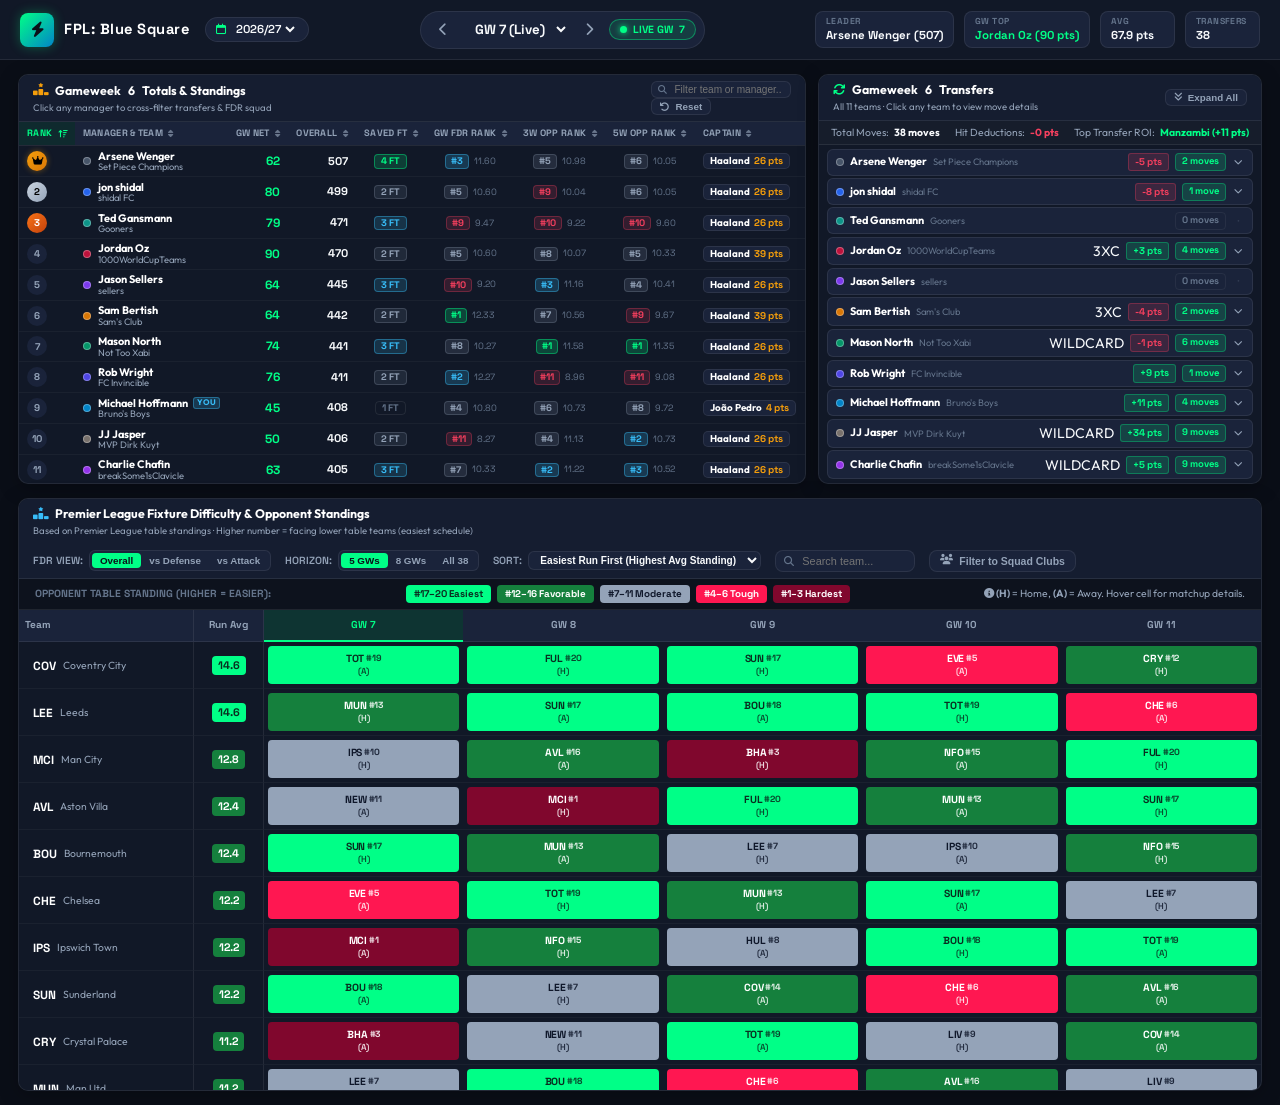
==== commit c6f371ae: "Standardize 5GW Opp Rank format to #N badge followed by stat" ====
--- a/index.html
+++ b/index.html
@@ -310,6 +310,6 @@
   <div id="fdr-tooltip" class="floating-tooltip hidden"></div>
 
   <!-- Core Visualizer Application Script -->
-  <script src="app.js?v=20261021_def_att_fdr"></script>
+  <script src="app.js?v=20261021_5w_rank_format"></script>
 </body>
 </html>
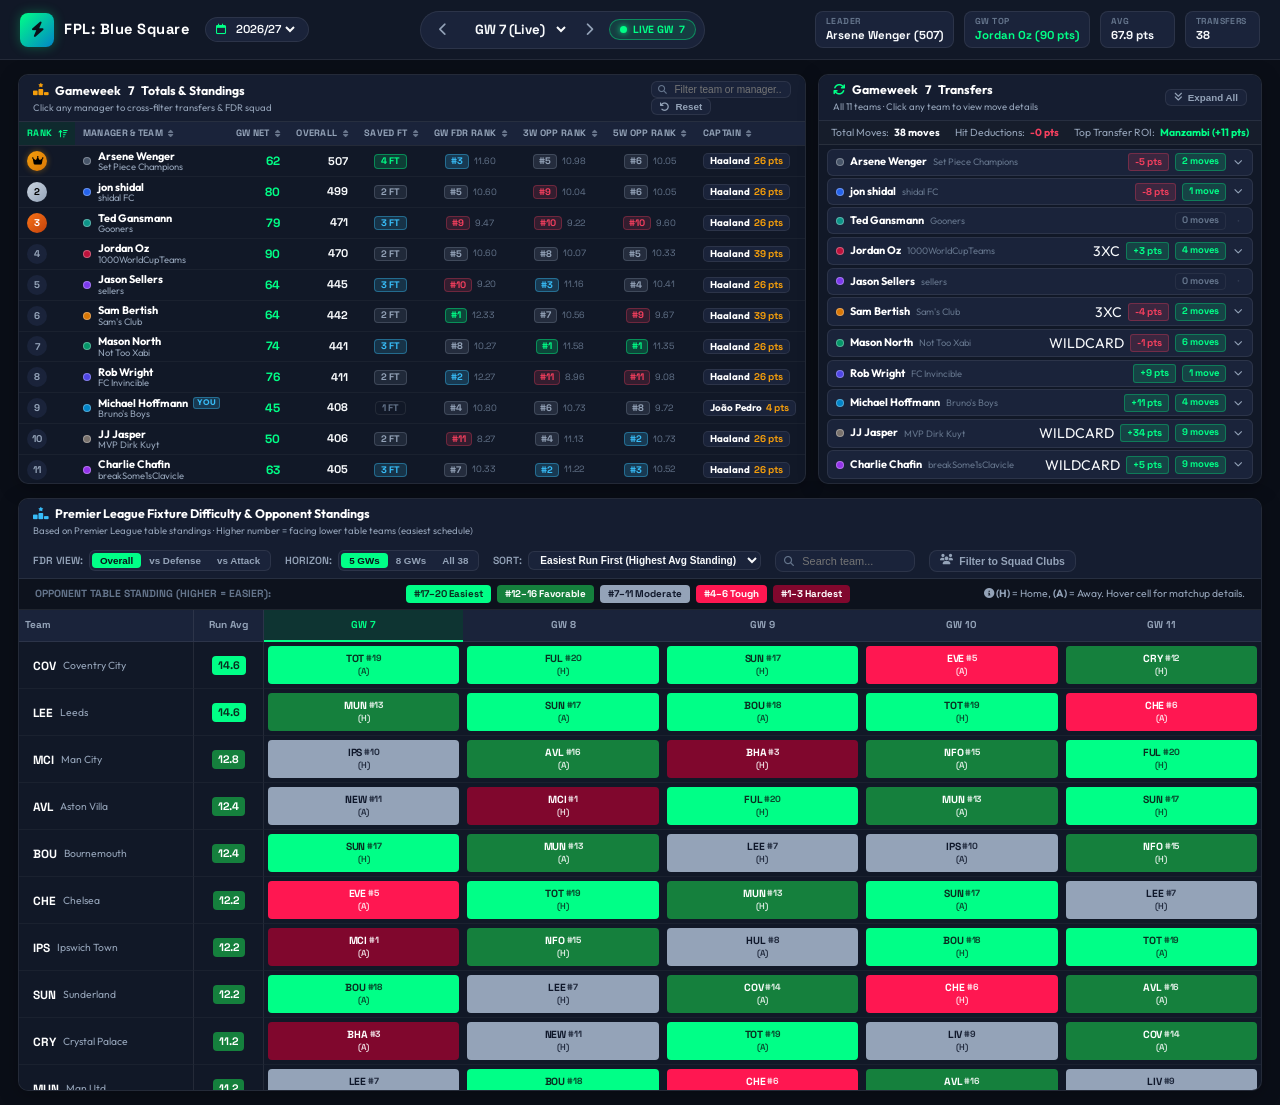
==== commit ff5dcf7e: "Synchronize panel headings dynamically to active gameweek (GW 7)" ====
--- a/index.html
+++ b/index.html
@@ -55,7 +55,7 @@
         </button>
 
         <button id="btn-current-gw" class="btn-live-gw" title="Jump to Current Gameweek">
-          <span class="live-dot"></span> LIVE GW <span id="lbl-current-gw-num">6</span>
+          <span class="live-dot"></span> LIVE GW <span id="lbl-current-gw-num">7</span>
         </button>
       </div>
     </div>
@@ -109,7 +109,7 @@
           <div class="panel-title-group">
             <h2 class="panel-title">
               <i class="fa-solid fa-ranking-star icon-gold"></i>
-              Gameweek <span class="active-gw-num">6</span> Totals & Standings
+              Gameweek <span class="active-gw-num">7</span> Totals & Standings
             </h2>
             <span class="panel-subtitle">Click any manager to cross-filter transfers & FDR squad</span>
           </div>
@@ -177,7 +177,7 @@
           <div class="panel-title-group">
             <h2 class="panel-title">
               <i class="fa-solid fa-arrows-rotate icon-mint"></i>
-              Gameweek <span class="active-gw-num">6</span> Transfers
+              Gameweek <span class="active-gw-num">7</span> Transfers
             </h2>
             <span class="panel-subtitle" id="transfers-subtitle">All 11 teams · Click any team to view move details</span>
           </div>
@@ -310,6 +310,6 @@
   <div id="fdr-tooltip" class="floating-tooltip hidden"></div>
 
   <!-- Core Visualizer Application Script -->
-  <script src="app.js?v=20261021_5w_rank_format"></script>
+  <script src="app.js?v=20261021_sync_gw_headings"></script>
 </body>
 </html>
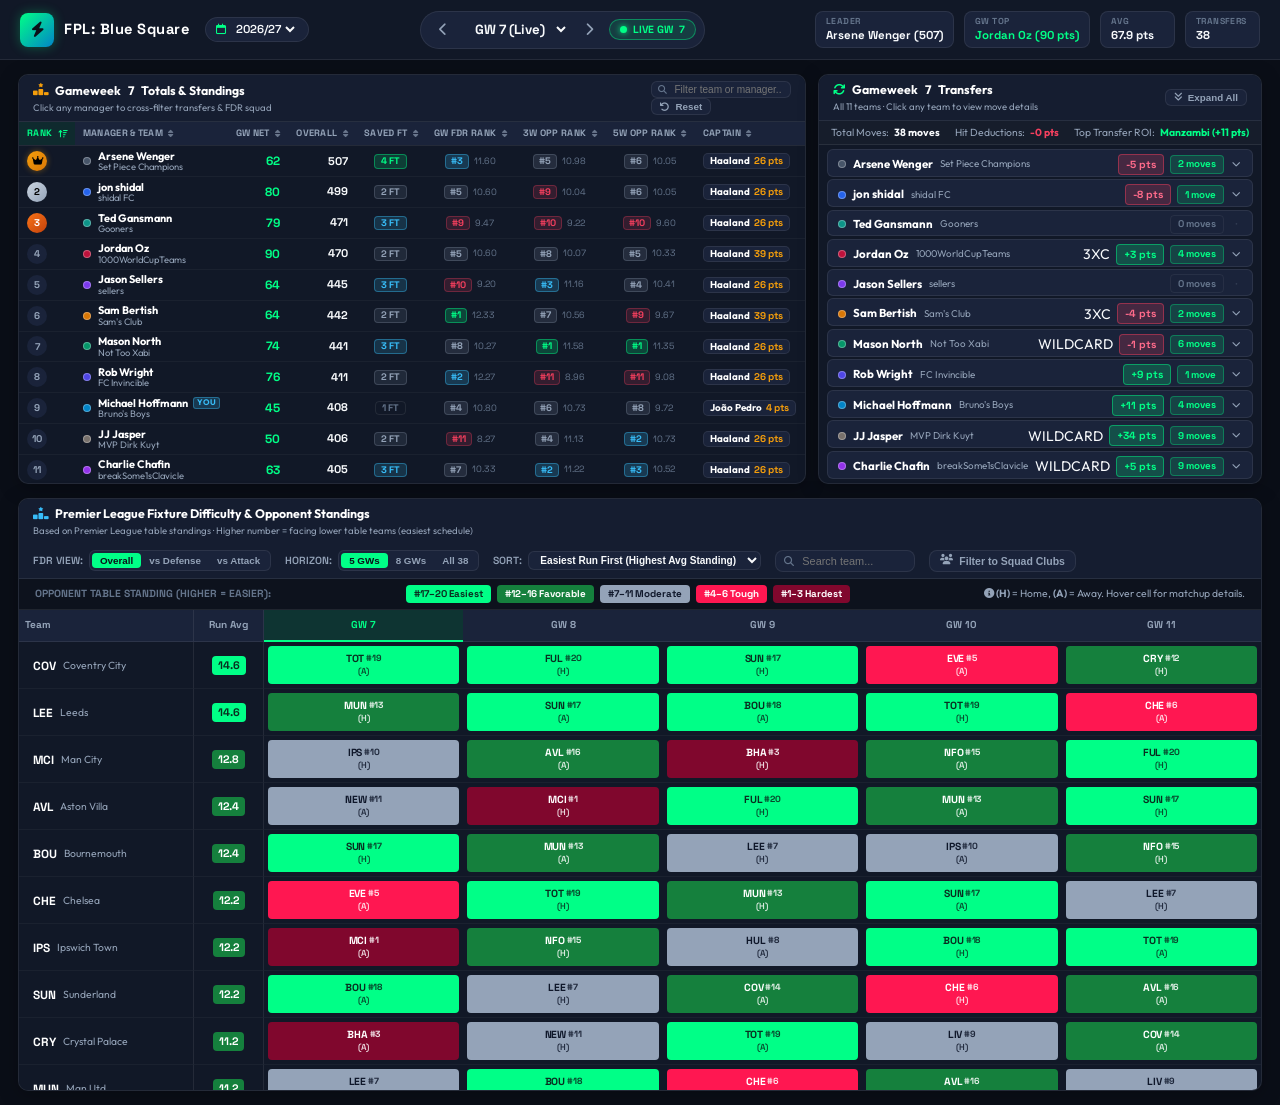
==== commit d1e0b9b7: "Redesign transfer details in top-right grid with high-contrast cards and readable typography" ====
--- a/index.html
+++ b/index.html
@@ -310,6 +310,6 @@
   <div id="fdr-tooltip" class="floating-tooltip hidden"></div>
 
   <!-- Core Visualizer Application Script -->
-  <script src="app.js?v=20261021_sync_gw_headings"></script>
+  <script src="app.js?v=20261021_readable_tx_details"></script>
 </body>
 </html>
--- a/style.css
+++ b/style.css
@@ -966,33 +966,33 @@
   display: flex;
   align-items: center;
   justify-content: space-between;
-  padding: 3.5px 8px;
+  padding: 4px 10px;
   cursor: pointer;
   user-select: none;
-  min-height: 25px;
+  min-height: 27px;
 }
 
 .tx-team-title {
   display: flex;
   align-items: center;
-  gap: 6px;
+  gap: 7px;
   min-width: 0;
 }
 
 .tx-team-name {
   font-weight: 700;
   color: #ffffff;
-  font-size: 0.78rem;
+  font-size: 0.82rem;
   white-space: nowrap;
 }
 
 .tx-team-sub {
-  font-size: 0.67rem;
-  color: var(--text-muted);
+  font-size: 0.70rem;
+  color: var(--text-secondary);
   white-space: nowrap;
   overflow: hidden;
   text-overflow: ellipsis;
-  max-width: 120px;
+  max-width: 140px;
 }
 
 .tx-team-right {
@@ -1004,9 +1004,9 @@
 
 .tx-count-pill {
   font-family: var(--font-mono);
-  font-size: 0.68rem;
-  font-weight: 700;
-  padding: 1px 6px;
+  font-size: 0.70rem;
+  font-weight: 700;
+  padding: 1.5px 7px;
   border-radius: 4px;
 }
 
@@ -1041,122 +1041,175 @@
 
 .tx-team-details {
   display: none;
-  padding: 5px 8px 6px 8px;
-  background: rgba(0, 0, 0, 0.25);
-  border-top: 1px solid rgba(255, 255, 255, 0.04);
+  padding: 7px 10px 10px 10px;
+  background: rgba(10, 15, 29, 0.75);
+  border-top: 1px solid rgba(255, 255, 255, 0.08);
   flex-direction: column;
-  gap: 4px;
+  gap: 6px;
 }
 
 .tx-team-accordion.expanded .tx-team-details {
   display: flex;
 }
 
-/* Transfer Pair Row */
+/* Transfer Move Card (2-Subrow High-Contrast Card) */
 .tx-pair-row {
   display: flex;
+  flex-direction: column;
+  gap: 5px;
+  background: rgba(15, 23, 42, 0.9);
+  border: 1px solid rgba(255, 255, 255, 0.09);
+  border-radius: 6px;
+  padding: 8px 10px;
+  box-shadow: 0 2px 6px rgba(0, 0, 0, 0.3);
+  transition: background-color 0.15s ease, border-color 0.15s ease;
+}
+
+.tx-pair-row:hover {
+  background: rgba(30, 41, 59, 0.95);
+  border-color: rgba(255, 255, 255, 0.18);
+}
+
+.tx-pair-row.border-positive {
+  border-left: 3.5px solid var(--accent-mint);
+}
+
+.tx-pair-row.border-negative {
+  border-left: 3.5px solid var(--accent-red);
+}
+
+.tx-pair-row.border-neutral {
+  border-left: 3.5px solid var(--border-subtle);
+}
+
+/* Transfer Subrow (OUT / IN) */
+.tx-subrow {
+  display: flex;
   align-items: center;
   justify-content: space-between;
-  background: rgba(0, 0, 0, 0.2);
-  border: 1px solid rgba(255, 255, 255, 0.04);
-  border-radius: 5px;
-  padding: 3.5px 7px;
-  font-size: 0.74rem;
+  gap: 8px;
+  min-height: 24px;
+}
+
+.tx-subrow-left {
+  display: flex;
+  align-items: center;
+  gap: 7px;
+  min-width: 0;
+  flex: 1;
+}
+
+.tx-subrow-right {
+  display: flex;
+  align-items: center;
   gap: 6px;
-}
-
-.tx-player-box {
-  display: flex;
-  align-items: center;
-  gap: 6px;
-  flex: 1;
-  min-width: 0;
-}
-
+  flex-shrink: 0;
+}
+
+/* OUT / IN Direction Badges */
 .tx-dir-badge {
-  font-size: 0.60rem;
+  font-size: 0.68rem;
   font-weight: 800;
   font-family: var(--font-mono);
-  padding: 1px 4px;
-  border-radius: 3px;
-  letter-spacing: 0.3px;
-}
-
-.tx-out .tx-dir-badge {
-  background: rgba(244, 63, 94, 0.2);
-  color: var(--accent-red);
-  border: 1px solid rgba(244, 63, 94, 0.4);
-}
-
-.tx-in .tx-dir-badge {
-  background: rgba(0, 255, 135, 0.2);
-  color: var(--accent-mint);
-  border: 1px solid rgba(0, 255, 135, 0.4);
-}
-
-.tx-player-info {
-  display: flex;
-  flex-direction: column;
-  min-width: 0;
-}
-
+  padding: 2px 6px;
+  border-radius: 4px;
+  letter-spacing: 0.5px;
+  line-height: 1.1;
+  flex-shrink: 0;
+}
+
+.tx-badge-out {
+  background: rgba(244, 63, 94, 0.22);
+  color: #ff6b8b;
+  border: 1px solid rgba(244, 63, 94, 0.45);
+}
+
+.tx-badge-in {
+  background: rgba(0, 255, 135, 0.22);
+  color: #00ff87;
+  border: 1px solid rgba(0, 255, 135, 0.45);
+}
+
+/* Player Name */
 .tx-pname {
   font-weight: 700;
   color: #ffffff;
+  font-size: 0.85rem;
   white-space: nowrap;
   overflow: hidden;
   text-overflow: ellipsis;
-  font-size: 0.75rem;
-}
-
-.tx-pmeta {
-  font-size: 0.65rem;
-  color: var(--text-secondary);
-  font-family: var(--font-mono);
-}
-
+  letter-spacing: -0.2px;
+}
+
+/* Club & Position Tag */
+.tx-pmeta-tag {
+  font-size: 0.68rem;
+  font-family: var(--font-mono);
+  font-weight: 700;
+  color: var(--accent-blue);
+  background: rgba(56, 189, 248, 0.12);
+  border: 1px solid rgba(56, 189, 248, 0.28);
+  padding: 1px 5px;
+  border-radius: 3px;
+  white-space: nowrap;
+  flex-shrink: 0;
+}
+
+/* Cost Tag */
+.tx-cost-tag {
+  font-size: 0.68rem;
+  font-family: var(--font-mono);
+  color: var(--text-secondary);
+  white-space: nowrap;
+  flex-shrink: 0;
+}
+
+/* Points Scored Tag */
 .tx-pts-tag {
-  margin-left: auto;
-  font-family: var(--font-mono);
-  font-size: 0.68rem;
-  font-weight: 700;
-  padding: 1px 4px;
-  border-radius: 3px;
-  background: var(--bg-surface);
-  color: var(--text-primary);
+  font-family: var(--font-mono);
+  font-size: 0.74rem;
+  font-weight: 800;
+  padding: 2px 7px;
+  border-radius: 4px;
+  background: rgba(255, 255, 255, 0.08);
+  color: #f8fafc;
+  border: 1px solid rgba(255, 255, 255, 0.15);
+  white-space: nowrap;
   flex-shrink: 0;
 }
 
-.tx-arrow-icon {
-  color: var(--text-muted);
-  font-size: 0.70rem;
+.tx-pts-tag.tx-pts-in {
+  color: #ffffff;
+  background: rgba(255, 255, 255, 0.12);
+}
+
+/* Net Delta Badge */
+.tx-delta-badge {
+  padding: 2px 7px;
+  border-radius: 4px;
+  font-family: var(--font-mono);
+  font-weight: 800;
+  font-size: 0.74rem;
+  white-space: nowrap;
   flex-shrink: 0;
 }
 
-.tx-delta-badge {
-  padding: 1px 6px;
-  border-radius: 3px;
-  font-family: var(--font-mono);
-  font-weight: 800;
-  font-size: 0.70rem;
-  flex-shrink: 0;
-}
-
 .tx-delta-positive {
-  background: rgba(0, 255, 135, 0.15);
-  color: var(--accent-mint);
-  border: 1px solid rgba(0, 255, 135, 0.3);
+  background: rgba(0, 255, 135, 0.2);
+  color: #00ff87;
+  border: 1px solid rgba(0, 255, 135, 0.45);
 }
 
 .tx-delta-negative {
-  background: rgba(244, 63, 94, 0.15);
-  color: var(--accent-red);
-  border: 1px solid rgba(244, 63, 94, 0.3);
+  background: rgba(244, 63, 94, 0.2);
+  color: #ff6b8b;
+  border: 1px solid rgba(244, 63, 94, 0.45);
 }
 
 .tx-delta-neutral {
-  background: rgba(255, 255, 255, 0.05);
-  color: var(--text-secondary);
+  background: rgba(148, 163, 184, 0.15);
+  color: #94a3b8;
+  border: 1px solid rgba(148, 163, 184, 0.3);
 }
 
 /* Empty Transfers */
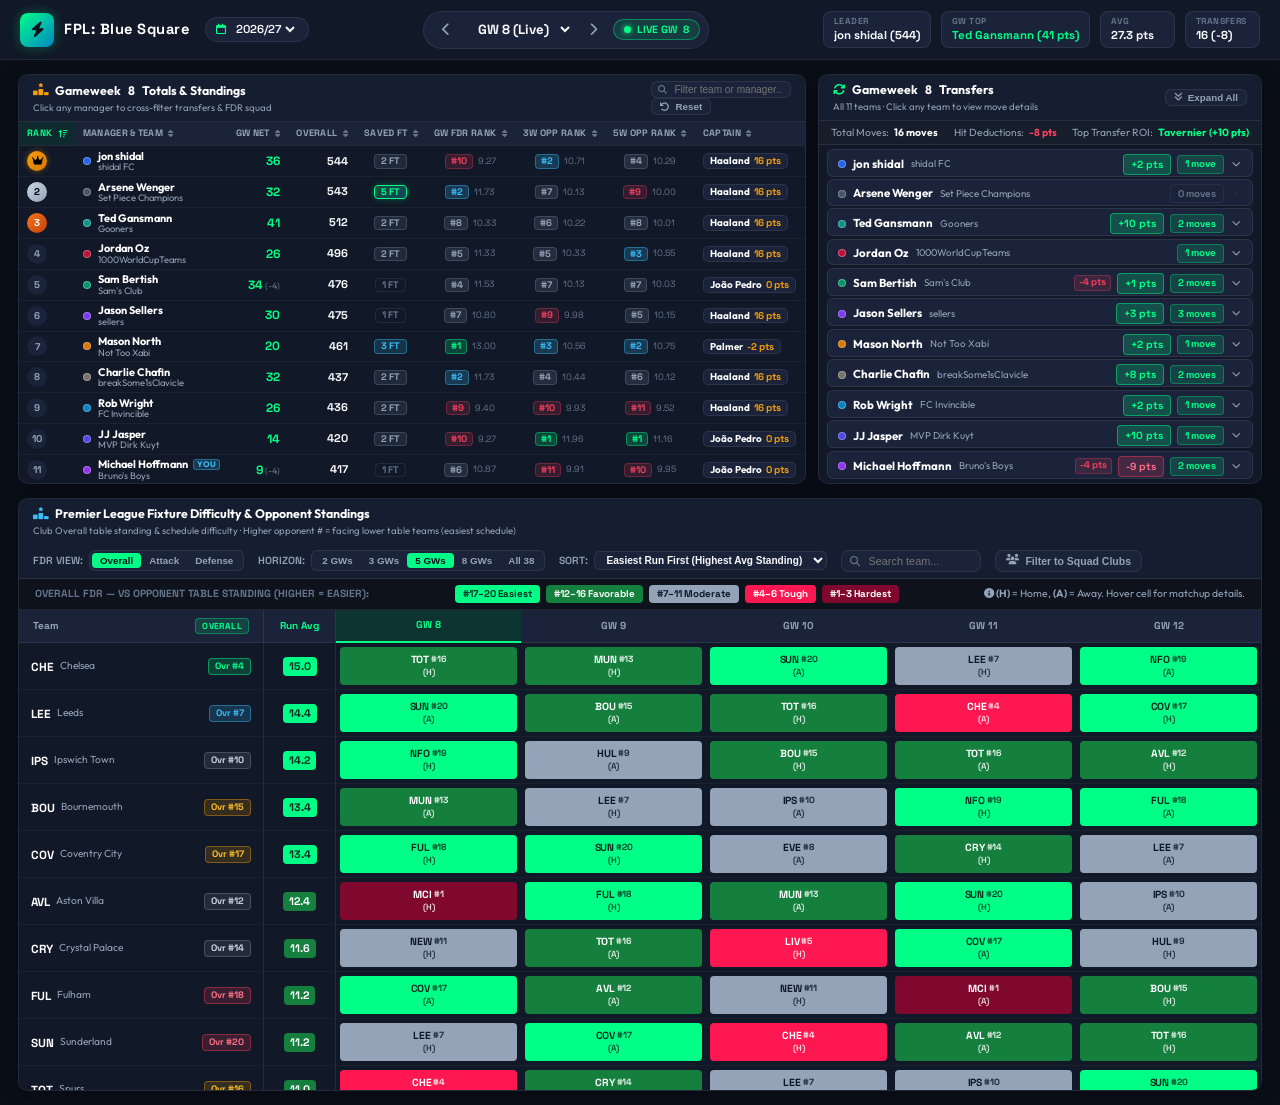
==== commit 1142d6c0: "Add club Overall/Attack/Defense FDR badges and 2/3 GW horizon filters" ====
--- a/index.html
+++ b/index.html
@@ -14,7 +14,7 @@
   <link rel="stylesheet" href="https://cdnjs.cloudflare.com/ajax/libs/font-awesome/6.4.0/css/all.min.css">
   
   <!-- Custom Modern Stylesheet -->
-  <link rel="stylesheet" href="style.css?v=20261021_sort_headers">
+  <link rel="stylesheet" href="style.css?v=20261030_gw_anchor">
 </head>
 <body>
 
@@ -221,17 +221,17 @@
               <i class="fa-solid fa-ranking-star icon-blue"></i>
               Premier League Fixture Difficulty & Opponent Standings
             </h2>
-            <span class="panel-subtitle">Based on Premier League table standings · Higher number = facing lower table teams (easiest schedule)</span>
+            <span class="panel-subtitle" id="fdr-panel-subtitle">Based on Premier League table standings · Higher number = facing lower table teams (easiest schedule)</span>
           </div>
 
           <div class="fdr-toolbar">
-            <!-- Metric Focus Mode: Overall / Opponent Defense / Opponent Attack -->
+            <!-- Metric Focus Mode: Overall / Attack / Defense -->
             <div class="toolbar-item">
               <span class="toolbar-label">FDR View:</span>
               <div class="toggle-group" id="fdr-metric-group">
-                <button class="toggle-btn active" data-mode="overall" title="Overall Premier League table standing">Overall</button>
-                <button class="toggle-btn" data-mode="defense" title="Opponent Defense Rank (Targets weak defenses for attackers)">vs Defense</button>
-                <button class="toggle-btn" data-mode="attack" title="Opponent Attack Rank (Targets weak attacks for clean sheets)">vs Attack</button>
+                <button class="toggle-btn active" data-mode="overall" title="Overall FDR: Club table standing & opponent standings">Overall</button>
+                <button class="toggle-btn" data-mode="attack" title="Attack FDR: Club Attack rank & attacking fixture difficulty (vs opponent defense)">Attack</button>
+                <button class="toggle-btn" data-mode="defense" title="Defense FDR: Club Defense rank & defensive fixture difficulty (vs opponent attack)">Defense</button>
               </div>
             </div>
 
@@ -239,9 +239,11 @@
             <div class="toolbar-item">
               <span class="toolbar-label">Horizon:</span>
               <div class="toggle-group" id="fdr-horizon-group">
-                <button class="toggle-btn active" data-horizon="5">5 GWs</button>
-                <button class="toggle-btn" data-horizon="8">8 GWs</button>
-                <button class="toggle-btn" data-horizon="38">All 38</button>
+                <button class="toggle-btn" data-horizon="2" title="Show 2 gameweeks starting from selected GW">2 GWs</button>
+                <button class="toggle-btn" data-horizon="3" title="Show 3 gameweeks starting from selected GW">3 GWs</button>
+                <button class="toggle-btn active" data-horizon="5" title="Show 5 gameweeks starting from selected GW">5 GWs</button>
+                <button class="toggle-btn" data-horizon="8" title="Show 8 gameweeks starting from selected GW">8 GWs</button>
+                <button class="toggle-btn" data-horizon="38" title="Show all 38 season gameweeks">All 38</button>
               </div>
             </div>
 
@@ -251,6 +253,8 @@
               <select id="select-fdr-sort" class="select-pill-sm">
                 <option value="easiest">Easiest Run First (Highest Avg Standing)</option>
                 <option value="hardest">Hardest Run First (Lowest Avg Standing)</option>
+                <option value="club_best">Strongest Team First (#1–20)</option>
+                <option value="club_worst">Weakest Team First (#20–1)</option>
                 <option value="alpha">Alphabetical (A-Z)</option>
               </select>
             </div>
@@ -310,6 +314,6 @@
   <div id="fdr-tooltip" class="floating-tooltip hidden"></div>
 
   <!-- Core Visualizer Application Script -->
-  <script src="app.js?v=20261021_readable_tx_details"></script>
+  <script src="app.js?v=20261030_gw_anchor"></script>
 </body>
 </html>
--- a/style.css
+++ b/style.css
@@ -1106,6 +1106,20 @@
   flex-shrink: 0;
 }
 
+/* Move Number Tag (e.g. #1, #2) */
+.tx-move-num-tag {
+  font-family: var(--font-mono);
+  font-size: 0.65rem;
+  font-weight: 800;
+  color: var(--accent-gold);
+  background: rgba(255, 184, 0, 0.14);
+  border: 1px solid rgba(255, 184, 0, 0.35);
+  padding: 1px 5px;
+  border-radius: 3px;
+  flex-shrink: 0;
+  line-height: 1.1;
+}
+
 /* OUT / IN Direction Badges */
 .tx-dir-badge {
   font-size: 0.68rem;
@@ -1407,18 +1421,18 @@
   z-index: 15;
   text-align: left;
   border-right: 1px solid var(--border-subtle);
-  width: 175px;
-  min-width: 175px;
+  width: 245px;
+  min-width: 245px;
 }
 
 .sticky-col-2 {
   position: sticky;
-  left: 175px;
+  left: 245px;
   background: var(--bg-panel);
   z-index: 15;
   border-right: 1px solid var(--border-subtle);
-  width: 70px;
-  min-width: 70px;
+  width: 72px;
+  min-width: 72px;
 }
 
 .fdr-table thead th.sticky-col,
@@ -1427,30 +1441,125 @@
   background: var(--bg-surface);
 }
 
+.fdr-table thead th.fdr-sortable-th {
+  cursor: pointer;
+  user-select: none;
+  transition: background-color 0.15s ease, color 0.15s ease;
+}
+
+.fdr-table thead th.fdr-sortable-th:hover {
+  background-color: var(--bg-surface-hover);
+  color: #ffffff;
+}
+
+.fdr-table thead th.fdr-sortable-th.active-fdr-sort {
+  color: var(--accent-mint);
+}
+
+.fdr-th-team-wrap {
+  display: flex;
+  align-items: center;
+  justify-content: space-between;
+  padding: 0 8px;
+  gap: 6px;
+}
+
+.fdr-th-mode-tag {
+  font-size: 0.62rem;
+  font-weight: 800;
+  text-transform: uppercase;
+  letter-spacing: 0.4px;
+  padding: 1px 6px;
+  border-radius: 4px;
+  background: rgba(0, 255, 135, 0.14);
+  color: var(--accent-mint);
+  border: 1px solid rgba(0, 255, 135, 0.35);
+}
+
 .fdr-team-cell {
   display: flex;
   align-items: center;
   justify-content: space-between;
-  padding: 4px 10px;
-  gap: 8px;
+  padding: 4px 8px;
+  gap: 6px;
 }
 
 .fdr-team-title {
   display: flex;
   align-items: center;
-  gap: 7px;
+  gap: 6px;
+  min-width: 0;
+  overflow: hidden;
 }
 
 .fdr-team-code {
   font-weight: 800;
   font-family: var(--font-mono);
   color: #ffffff;
-  font-size: 0.85rem;
+  font-size: 0.84rem;
+  flex-shrink: 0;
 }
 
 .fdr-team-fullname {
-  font-size: 0.74rem;
-  color: var(--text-secondary);
+  font-size: 0.73rem;
+  color: var(--text-secondary);
+  white-space: nowrap;
+  overflow: hidden;
+  text-overflow: ellipsis;
+}
+
+.fdr-team-badges {
+  display: inline-flex;
+  align-items: center;
+  gap: 5px;
+  flex-shrink: 0;
+}
+
+.club-fdr-badge {
+  font-family: var(--font-mono);
+  font-size: 0.67rem;
+  font-weight: 800;
+  padding: 2px 6px;
+  border-radius: 4px;
+  line-height: 1.1;
+  white-space: nowrap;
+  cursor: help;
+  transition: transform 0.12s ease, filter 0.12s ease;
+}
+
+.club-fdr-badge:hover {
+  transform: scale(1.06);
+  filter: brightness(1.15);
+}
+
+.club-fdr-badge.club-tier-elite {
+  background: rgba(0, 255, 135, 0.18);
+  color: var(--accent-mint);
+  border: 1px solid rgba(0, 255, 135, 0.45);
+}
+
+.club-fdr-badge.club-tier-strong {
+  background: rgba(56, 189, 248, 0.18);
+  color: var(--accent-blue);
+  border: 1px solid rgba(56, 189, 248, 0.42);
+}
+
+.club-fdr-badge.club-tier-mid {
+  background: rgba(148, 163, 184, 0.14);
+  color: #cbd5e1;
+  border: 1px solid rgba(148, 163, 184, 0.3);
+}
+
+.club-fdr-badge.club-tier-weak {
+  background: rgba(245, 158, 11, 0.16);
+  color: #fbbf24;
+  border: 1px solid rgba(245, 158, 11, 0.4);
+}
+
+.club-fdr-badge.club-tier-poor {
+  background: rgba(244, 63, 94, 0.18);
+  color: #fb7185;
+  border: 1px solid rgba(244, 63, 94, 0.42);
 }
 
 .squad-count-badge {
@@ -1475,6 +1584,7 @@
   padding: 2px 6px;
   border-radius: 4px;
   display: inline-block;
+  cursor: help;
 }
 
 /* Matchup Cell Styles & FPL Colors */
@@ -1597,12 +1707,16 @@
   }
 
   .sticky-col {
-    width: 120px;
-    min-width: 120px;
+    width: 145px;
+    min-width: 145px;
+  }
+
+  .fdr-team-fullname {
+    display: none;
   }
   
   .sticky-col-2 {
-    left: 120px;
+    left: 145px;
   }
 }
 
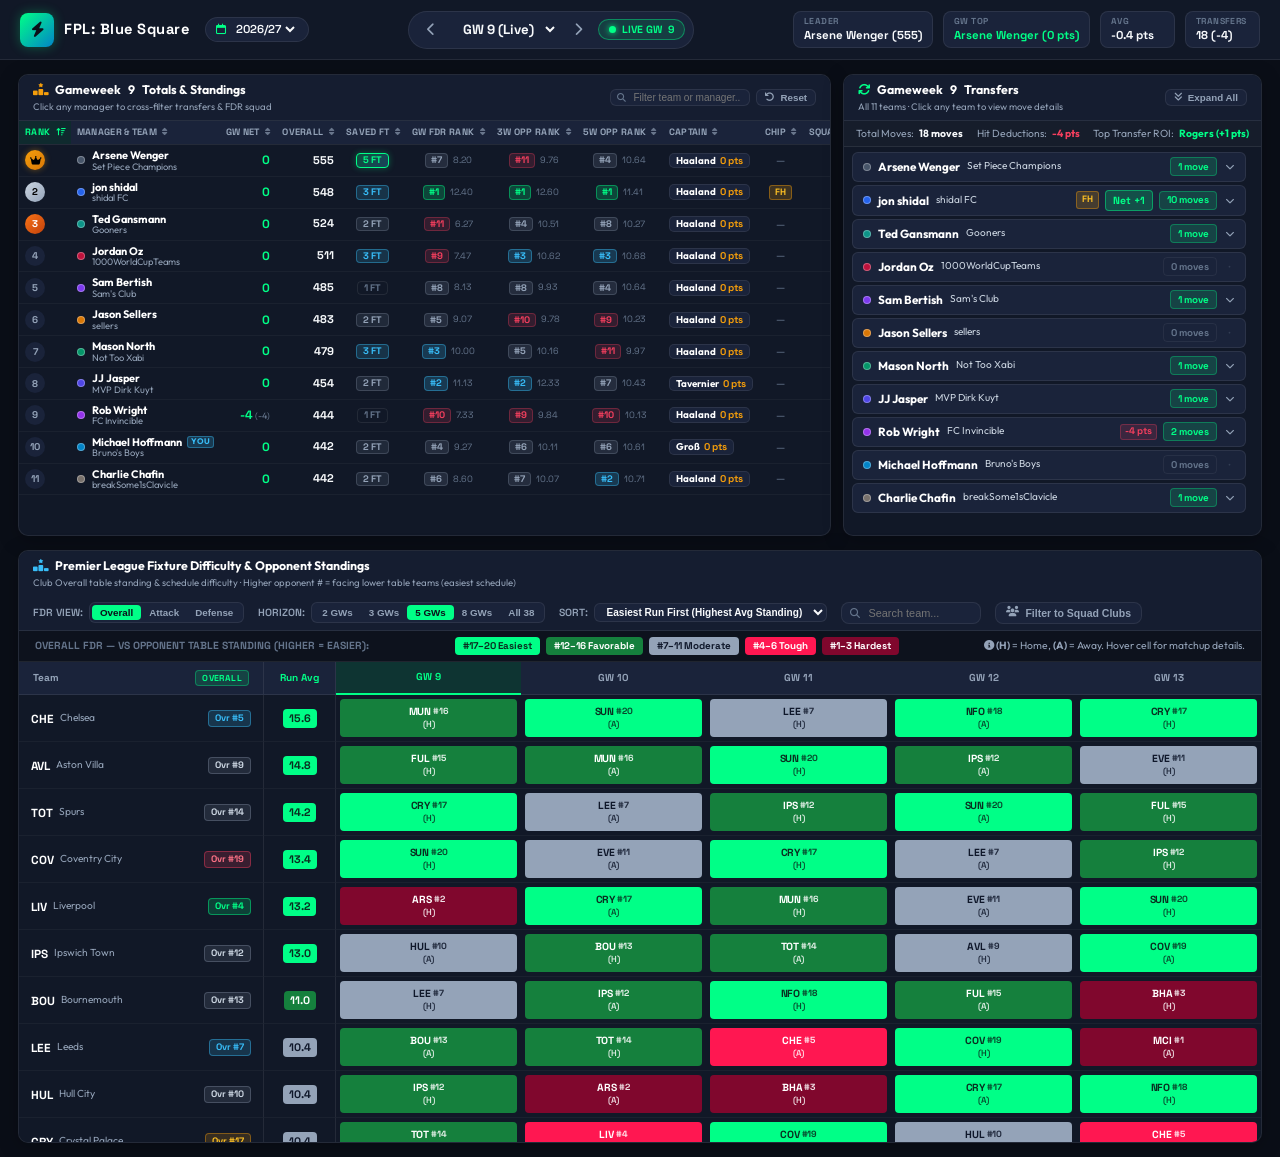
==== commit 836f6954: "Fix transfer cards clipping, vertical squishing, and text truncation" ====
--- a/index.html
+++ b/index.html
@@ -14,7 +14,7 @@
   <link rel="stylesheet" href="https://cdnjs.cloudflare.com/ajax/libs/font-awesome/6.4.0/css/all.min.css">
   
   <!-- Custom Modern Stylesheet -->
-  <link rel="stylesheet" href="style.css?v=20261030_gw_anchor">
+  <link rel="stylesheet" href="style.css?v=20261031_tx_visibility">
 </head>
 <body>
 
@@ -314,6 +314,6 @@
   <div id="fdr-tooltip" class="floating-tooltip hidden"></div>
 
   <!-- Core Visualizer Application Script -->
-  <script src="app.js?v=20261030_gw_anchor"></script>
+  <script src="app.js?v=20261031_tx_visibility"></script>
 </body>
 </html>
--- a/style.css
+++ b/style.css
@@ -51,6 +51,8 @@
 
 html, body {
   width: 100%;
+  max-width: 100%;
+  overflow-x: hidden;
   min-height: 100vh;
   background-color: var(--bg-body);
   color: var(--text-primary);
@@ -367,14 +369,15 @@
 /* Top Row: Totals (Left) & Transfers (Right) */
 .dashboard-top-row {
   display: grid;
-  grid-template-columns: 1.28fr 0.72fr;
+  grid-template-columns: minmax(0, 1.32fr) minmax(360px, 0.68fr);
   gap: 12px;
-  height: 410px;
+  height: 462px;
 }
 
 /* Bottom Row: FDR Grid */
 .dashboard-bottom-row {
   width: 100%;
+  min-width: 0;
 }
 
 /* Card Panel Base */
@@ -386,12 +389,22 @@
   display: flex;
   flex-direction: column;
   overflow: hidden;
+  min-width: 0;
+}
+
+.panel-actions {
+  display: flex;
+  align-items: center;
+  gap: 6px;
+  flex-wrap: wrap;
 }
 
 .panel-header {
   display: flex;
   align-items: center;
   justify-content: space-between;
+  flex-wrap: wrap;
+  gap: 6px 10px;
   padding: 6px 14px;
   background: var(--bg-panel-header);
   border-bottom: 1px solid var(--border-subtle);
@@ -471,10 +484,12 @@
 
 .panel-totals {
   height: 100%;
+  min-height: 0;
 }
 
 .table-container {
   flex: 1;
+  min-height: 0;
   overflow-y: auto;
   overflow-x: auto;
 }
@@ -494,7 +509,7 @@
   font-weight: 700;
   letter-spacing: 0.3px;
   text-transform: uppercase;
-  padding: 5px 8px;
+  padding: 5px 6px;
   border-bottom: 1px solid var(--border-subtle);
   position: sticky;
   top: 0;
@@ -580,7 +595,7 @@
 }
 
 .data-table tbody td {
-  padding: 3.5px 8px;
+  padding: 4px 6px;
   white-space: nowrap;
   vertical-align: middle;
   line-height: 1.2;
@@ -889,6 +904,7 @@
 
 .panel-transfers {
   height: 100%;
+  min-height: 0;
 }
 
 .btn-toggle-compact {
@@ -915,7 +931,9 @@
   display: flex;
   align-items: center;
   justify-content: space-between;
-  padding: 4px 12px;
+  flex-wrap: wrap;
+  gap: 4px 12px;
+  padding: 5px 12px;
   background: rgba(255, 255, 255, 0.02);
   border-bottom: 1px solid var(--border-subtle);
   font-size: 0.74rem;
@@ -926,6 +944,7 @@
   display: flex;
   align-items: center;
   gap: 5px;
+  min-width: 0;
 }
 
 .summary-stat .lbl {
@@ -936,20 +955,24 @@
 .text-success { color: var(--accent-mint); }
 
 .transfers-scroll-container {
-  flex: 1;
+  flex: 1 1 auto;
+  min-height: 0;
   overflow-y: auto;
-  padding: 4px 8px;
+  overflow-x: hidden;
+  scrollbar-gutter: stable;
+  padding: 5px 8px 8px 8px;
   display: flex;
   flex-direction: column;
-  gap: 2.5px;
+  gap: 3px;
 }
 
 /* Manager Transfer Accordion Item */
 .tx-team-accordion {
+  flex-shrink: 0;
   background: var(--bg-surface);
   border: 1px solid var(--border-subtle);
   border-radius: 6px;
-  overflow: hidden;
+  overflow: visible;
   transition: background-color 0.15s ease, border-color 0.15s ease;
 }
 
@@ -966,10 +989,18 @@
   display: flex;
   align-items: center;
   justify-content: space-between;
+  flex-wrap: wrap;
+  gap: 4px 8px;
   padding: 4px 10px;
   cursor: pointer;
   user-select: none;
-  min-height: 27px;
+  min-height: 28px;
+  border-radius: 5px;
+}
+
+.tx-team-accordion.expanded .tx-team-header {
+  border-radius: 5px 5px 0 0;
+  background: rgba(255, 255, 255, 0.03);
 }
 
 .tx-team-title {
@@ -977,22 +1008,23 @@
   align-items: center;
   gap: 7px;
   min-width: 0;
+  flex: 1 1 180px;
 }
 
 .tx-team-name {
   font-weight: 700;
   color: #ffffff;
-  font-size: 0.82rem;
+  font-size: 0.84rem;
   white-space: nowrap;
 }
 
 .tx-team-sub {
-  font-size: 0.70rem;
-  color: var(--text-secondary);
+  font-size: 0.72rem;
+  color: #cbd5e1;
   white-space: nowrap;
   overflow: hidden;
   text-overflow: ellipsis;
-  max-width: 140px;
+  min-width: 0;
 }
 
 .tx-team-right {
@@ -1000,6 +1032,7 @@
   align-items: center;
   gap: 6px;
   flex-shrink: 0;
+  margin-left: auto;
 }
 
 .tx-count-pill {
@@ -1023,7 +1056,7 @@
 }
 
 .tx-chevron {
-  font-size: 0.62rem;
+  font-size: 0.65rem;
   color: var(--text-secondary);
   transition: transform 0.2s ease;
   width: 12px;
@@ -1041,33 +1074,56 @@
 
 .tx-team-details {
   display: none;
-  padding: 7px 10px 10px 10px;
-  background: rgba(10, 15, 29, 0.75);
-  border-top: 1px solid rgba(255, 255, 255, 0.08);
+  padding: 8px 10px 10px 10px;
+  background: rgba(10, 15, 29, 0.88);
+  border-top: 1px solid rgba(255, 255, 255, 0.1);
+  border-radius: 0 0 5px 5px;
+  flex-direction: column;
+  gap: 7px;
+}
+
+.tx-team-accordion.expanded .tx-team-details {
+  display: flex;
+}
+
+/* Transfer Move Card (2-Subrow High-Contrast Card) */
+.tx-pair-row {
+  display: flex;
+  flex-direction: column;
+  background: #0f172a;
+  border: 1px solid rgba(255, 255, 255, 0.12);
+  border-radius: 6px;
+  padding: 8px 10px;
+  box-shadow: 0 2px 6px rgba(0, 0, 0, 0.35);
+  transition: background-color 0.15s ease, border-color 0.15s ease;
+}
+
+.tx-pair-row.has-move-num {
+  display: grid;
+  grid-template-columns: auto 1fr;
+  align-items: center;
+  gap: 8px;
+}
+
+.tx-move-num-col {
+  display: flex;
+  align-items: center;
+  justify-content: center;
+  padding-right: 6px;
+  border-right: 1px solid rgba(255, 255, 255, 0.08);
+  align-self: stretch;
+}
+
+.tx-pair-body {
+  display: flex;
   flex-direction: column;
   gap: 6px;
-}
-
-.tx-team-accordion.expanded .tx-team-details {
-  display: flex;
-}
-
-/* Transfer Move Card (2-Subrow High-Contrast Card) */
-.tx-pair-row {
-  display: flex;
-  flex-direction: column;
-  gap: 5px;
-  background: rgba(15, 23, 42, 0.9);
-  border: 1px solid rgba(255, 255, 255, 0.09);
-  border-radius: 6px;
-  padding: 8px 10px;
-  box-shadow: 0 2px 6px rgba(0, 0, 0, 0.3);
-  transition: background-color 0.15s ease, border-color 0.15s ease;
+  min-width: 0;
 }
 
 .tx-pair-row:hover {
-  background: rgba(30, 41, 59, 0.95);
-  border-color: rgba(255, 255, 255, 0.18);
+  background: #1e293b;
+  border-color: rgba(255, 255, 255, 0.22);
 }
 
 .tx-pair-row.border-positive {
@@ -1079,7 +1135,7 @@
 }
 
 .tx-pair-row.border-neutral {
-  border-left: 3.5px solid var(--border-subtle);
+  border-left: 3.5px solid rgba(148, 163, 184, 0.45);
 }
 
 /* Transfer Subrow (OUT / IN) */
@@ -1087,16 +1143,18 @@
   display: flex;
   align-items: center;
   justify-content: space-between;
-  gap: 8px;
+  flex-wrap: wrap;
+  gap: 5px 8px;
   min-height: 24px;
 }
 
 .tx-subrow-left {
   display: flex;
   align-items: center;
-  gap: 7px;
+  flex-wrap: wrap;
+  gap: 5px 7px;
   min-width: 0;
-  flex: 1;
+  flex: 1 1 200px;
 }
 
 .tx-subrow-right {
@@ -1104,20 +1162,23 @@
   align-items: center;
   gap: 6px;
   flex-shrink: 0;
+  margin-left: auto;
 }
 
 /* Move Number Tag (e.g. #1, #2) */
 .tx-move-num-tag {
   font-family: var(--font-mono);
-  font-size: 0.65rem;
+  font-size: 0.68rem;
   font-weight: 800;
   color: var(--accent-gold);
-  background: rgba(255, 184, 0, 0.14);
-  border: 1px solid rgba(255, 184, 0, 0.35);
-  padding: 1px 5px;
-  border-radius: 3px;
+  background: rgba(255, 184, 0, 0.16);
+  border: 1px solid rgba(255, 184, 0, 0.4);
+  padding: 2px 5px;
+  border-radius: 4px;
   flex-shrink: 0;
   line-height: 1.1;
+  min-width: 26px;
+  text-align: center;
 }
 
 /* OUT / IN Direction Badges */
@@ -1128,52 +1189,55 @@
   padding: 2px 6px;
   border-radius: 4px;
   letter-spacing: 0.5px;
-  line-height: 1.1;
+  line-height: 1.15;
   flex-shrink: 0;
+  min-width: 38px;
+  text-align: center;
 }
 
 .tx-badge-out {
-  background: rgba(244, 63, 94, 0.22);
-  color: #ff6b8b;
-  border: 1px solid rgba(244, 63, 94, 0.45);
+  background: rgba(244, 63, 94, 0.24);
+  color: #ff8fa3;
+  border: 1px solid rgba(244, 63, 94, 0.5);
 }
 
 .tx-badge-in {
   background: rgba(0, 255, 135, 0.22);
   color: #00ff87;
-  border: 1px solid rgba(0, 255, 135, 0.45);
-}
-
-/* Player Name */
+  border: 1px solid rgba(0, 255, 135, 0.5);
+}
+
+/* Player Name - always fully visible, never truncated */
 .tx-pname {
   font-weight: 700;
   color: #ffffff;
-  font-size: 0.85rem;
-  white-space: nowrap;
-  overflow: hidden;
-  text-overflow: ellipsis;
-  letter-spacing: -0.2px;
+  font-size: 0.88rem;
+  white-space: normal;
+  word-break: break-word;
+  letter-spacing: -0.1px;
+  line-height: 1.2;
 }
 
 /* Club & Position Tag */
 .tx-pmeta-tag {
-  font-size: 0.68rem;
-  font-family: var(--font-mono);
-  font-weight: 700;
-  color: var(--accent-blue);
-  background: rgba(56, 189, 248, 0.12);
-  border: 1px solid rgba(56, 189, 248, 0.28);
-  padding: 1px 5px;
-  border-radius: 3px;
+  font-size: 0.69rem;
+  font-family: var(--font-mono);
+  font-weight: 700;
+  color: #7dd3fc;
+  background: rgba(56, 189, 248, 0.15);
+  border: 1px solid rgba(56, 189, 248, 0.35);
+  padding: 1.5px 6px;
+  border-radius: 4px;
   white-space: nowrap;
   flex-shrink: 0;
 }
 
 /* Cost Tag */
 .tx-cost-tag {
-  font-size: 0.68rem;
-  font-family: var(--font-mono);
-  color: var(--text-secondary);
+  font-size: 0.72rem;
+  font-family: var(--font-mono);
+  font-weight: 600;
+  color: #cbd5e1;
   white-space: nowrap;
   flex-shrink: 0;
 }
@@ -1181,20 +1245,20 @@
 /* Points Scored Tag */
 .tx-pts-tag {
   font-family: var(--font-mono);
-  font-size: 0.74rem;
+  font-size: 0.75rem;
   font-weight: 800;
   padding: 2px 7px;
   border-radius: 4px;
-  background: rgba(255, 255, 255, 0.08);
+  background: rgba(255, 255, 255, 0.1);
   color: #f8fafc;
-  border: 1px solid rgba(255, 255, 255, 0.15);
+  border: 1px solid rgba(255, 255, 255, 0.18);
   white-space: nowrap;
   flex-shrink: 0;
 }
 
 .tx-pts-tag.tx-pts-in {
   color: #ffffff;
-  background: rgba(255, 255, 255, 0.12);
+  background: rgba(255, 255, 255, 0.14);
 }
 
 /* Net Delta Badge */
@@ -1216,14 +1280,14 @@
 
 .tx-delta-negative {
   background: rgba(244, 63, 94, 0.2);
-  color: #ff6b8b;
+  color: #ff8fa3;
   border: 1px solid rgba(244, 63, 94, 0.45);
 }
 
 .tx-delta-neutral {
-  background: rgba(148, 163, 184, 0.15);
-  color: #94a3b8;
-  border: 1px solid rgba(148, 163, 184, 0.3);
+  background: rgba(148, 163, 184, 0.16);
+  color: #cbd5e1;
+  border: 1px solid rgba(148, 163, 184, 0.35);
 }
 
 /* Empty Transfers */
@@ -1357,6 +1421,7 @@
 .legend-scale-items {
   display: flex;
   align-items: center;
+  flex-wrap: wrap;
   gap: 6px;
 }
 
@@ -1674,12 +1739,18 @@
 
 @media (max-width: 1200px) {
   .dashboard-top-row {
-    grid-template-columns: 1fr;
+    grid-template-columns: minmax(0, 1fr);
     height: auto;
   }
 
-  .panel-totals, .panel-transfers {
-    height: 400px;
+  .panel-totals {
+    height: auto;
+    max-height: 480px;
+  }
+
+  .panel-transfers {
+    height: auto;
+    max-height: 650px;
   }
 }
 
@@ -1706,6 +1777,14 @@
     padding: 10px;
   }
 
+  .select-pill-sm {
+    max-width: 220px;
+  }
+
+  .tx-subrow-left {
+    flex: 1 1 150px;
+  }
+
   .sticky-col {
     width: 145px;
     min-width: 145px;
@@ -1725,19 +1804,19 @@
    ========================================================================== */
 
 ::-webkit-scrollbar {
-  width: 6px;
-  height: 6px;
+  width: 7px;
+  height: 7px;
 }
 
 ::-webkit-scrollbar-track {
-  background: rgba(0, 0, 0, 0.15);
+  background: rgba(0, 0, 0, 0.2);
 }
 
 ::-webkit-scrollbar-thumb {
-  background: rgba(255, 255, 255, 0.15);
+  background: rgba(255, 255, 255, 0.25);
   border-radius: 4px;
 }
 
 ::-webkit-scrollbar-thumb:hover {
-  background: rgba(255, 255, 255, 0.3);
-}
+  background: rgba(0, 255, 135, 0.55);
+}
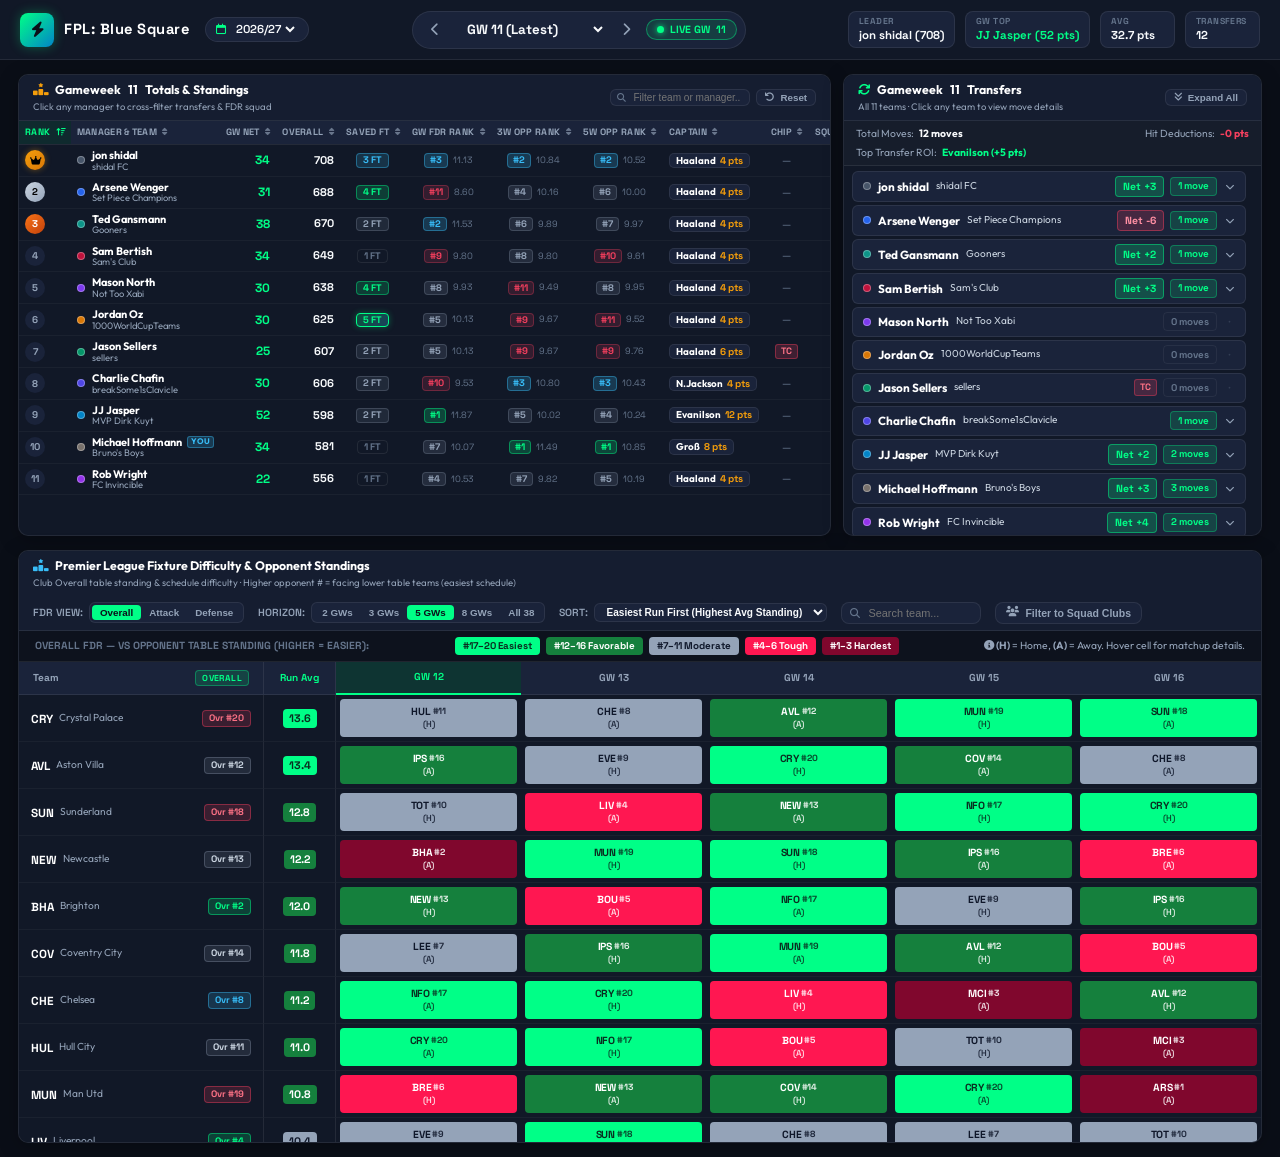
==== commit 6c3b12c3: "Advance FDR schedule and reports to upcoming GW 12 when current GW is finished" ====
--- a/index.html
+++ b/index.html
@@ -14,7 +14,7 @@
   <link rel="stylesheet" href="https://cdnjs.cloudflare.com/ajax/libs/font-awesome/6.4.0/css/all.min.css">
   
   <!-- Custom Modern Stylesheet -->
-  <link rel="stylesheet" href="style.css?v=20261031_tx_visibility">
+  <link rel="stylesheet" href="style.css?v=20261127_gw12_fdr">
 </head>
 <body>
 
@@ -314,6 +314,6 @@
   <div id="fdr-tooltip" class="floating-tooltip hidden"></div>
 
   <!-- Core Visualizer Application Script -->
-  <script src="app.js?v=20261031_tx_visibility"></script>
+  <script src="app.js?v=20261127_gw12_fdr"></script>
 </body>
 </html>
